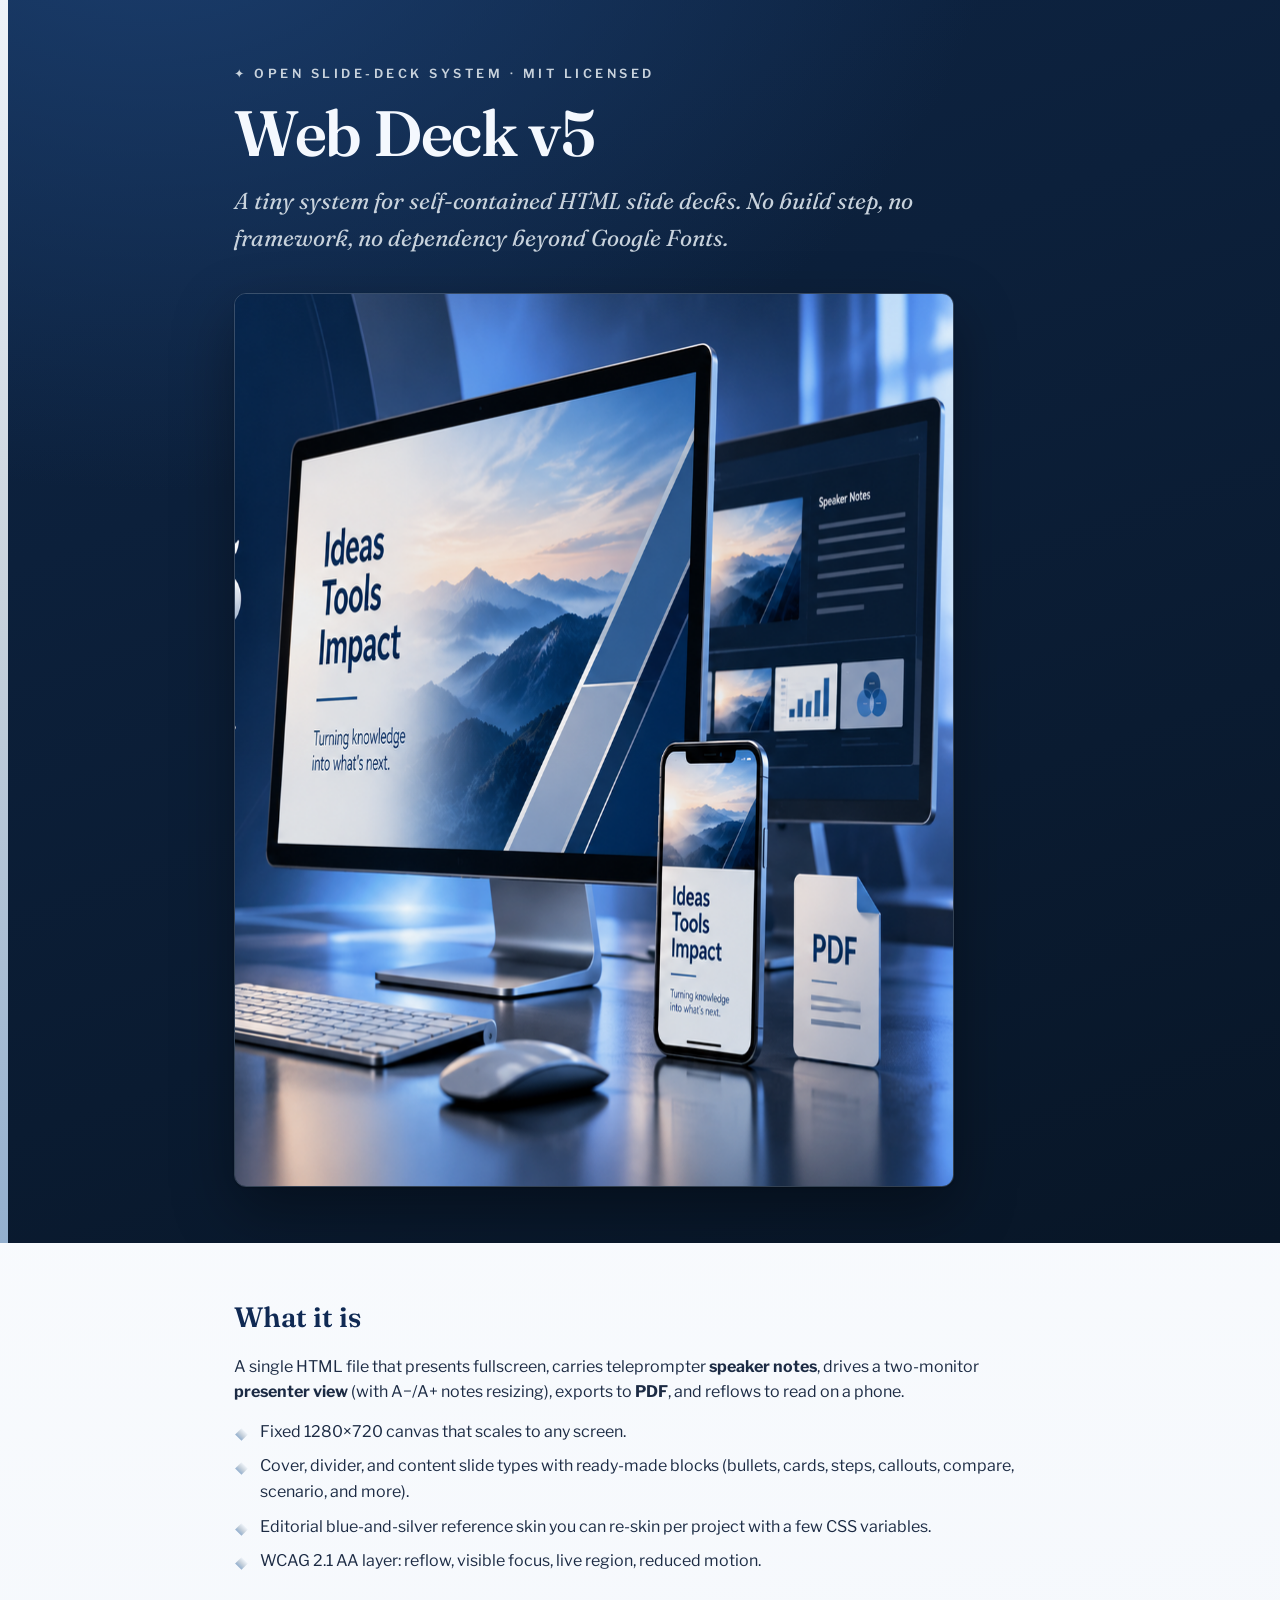
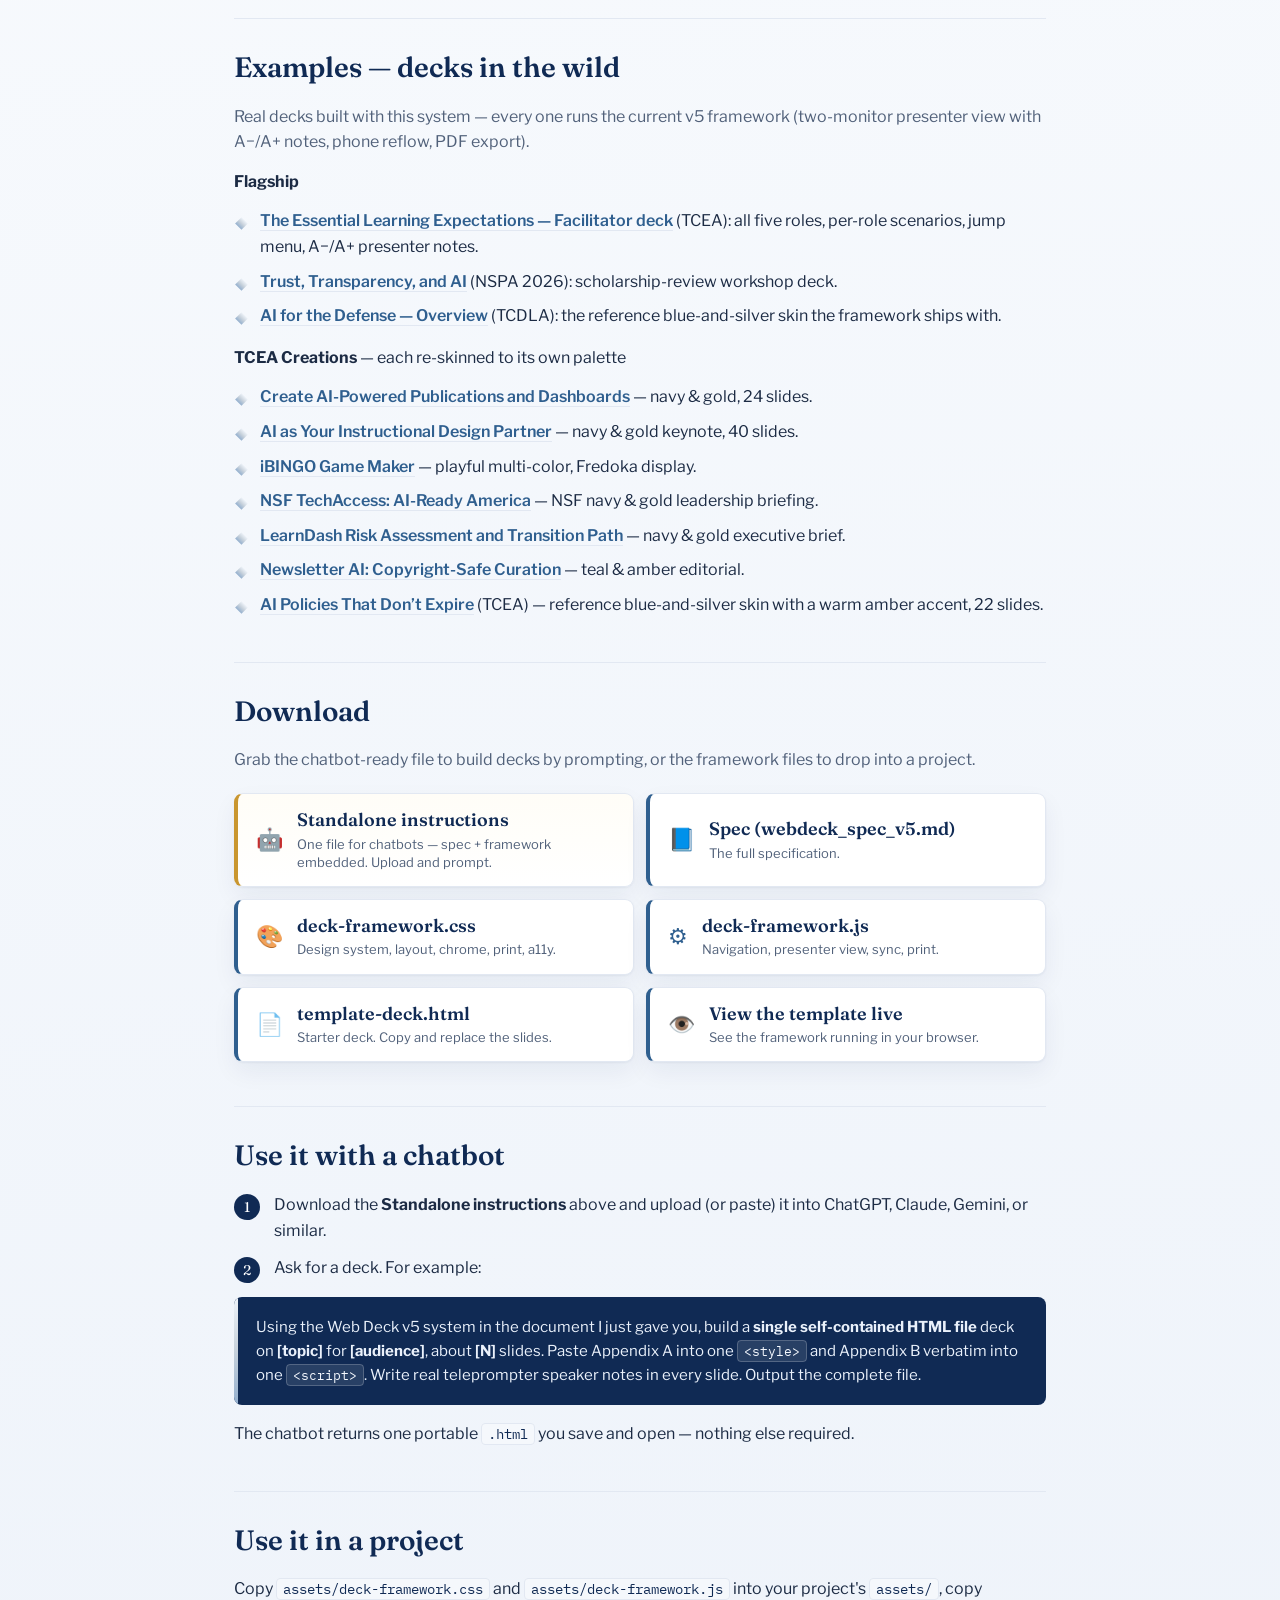
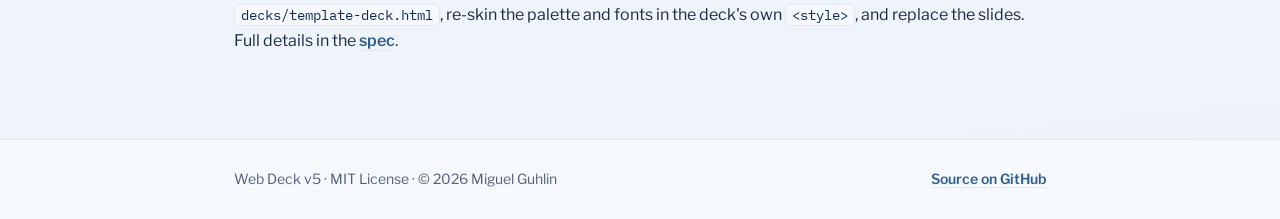
==== index.html @ b69fa0a3 "Crop hero to device shot; drop duplicated title text Co-Authored-By: Claude Opus 4.8 (1M context) <n" ====
<!DOCTYPE html>
<html lang="en">
<head>
<meta charset="UTF-8">
<meta name="viewport" content="width=device-width, initial-scale=1.0">
<title>Web Deck v5 — self-contained HTML slide decks</title>
<meta name="description" content="Web Deck v5: a tiny system for self-contained HTML slide decks. Spec, framework, template, and a standalone instructions file you can hand to any chatbot. MIT licensed.">
<meta property="og:title" content="Web Deck v5">
<meta property="og:description" content="Self-contained HTML slide decks: 1280x720 canvas, teleprompter notes, two-monitor presenter view, PDF export, reflow. Spec + framework + a chatbot-ready standalone file.">
<meta property="og:type" content="website">
<meta property="og:image" content="https://mguhlin.github.io/webdecks/assets/hero.png">
<meta name="twitter:card" content="summary_large_image">
<meta name="twitter:image" content="https://mguhlin.github.io/webdecks/assets/hero.png">
<link rel="preconnect" href="https://fonts.googleapis.com">
<link rel="preconnect" href="https://fonts.gstatic.com" crossorigin>
<link href="https://fonts.googleapis.com/css2?family=Fraunces:ital,opsz,wght@0,9..144,400;0,9..144,500;0,9..144,600;1,9..144,400&family=Libre+Franklin:wght@300;400;500;600;700&family=IBM+Plex+Mono:wght@400;500&display=swap" rel="stylesheet">
<style>
  :root{
    --navy:#102A54; --navy-dk:#0B1D33; --steel:#2F5F8F; --silver:#C8D2DC;
    --lgray:#F5F8FC; --hair:#E2E8F2; --slate:#51617A; --text:#1C2B44;
    --metal:linear-gradient(180deg,#EEF3F9 0%,#C8D2DC 48%,#93AFCE 100%);
    --paper:linear-gradient(174deg,#FDFEFF 0%,#EEF3FA 100%);
    --display:"Fraunces",Georgia,serif; --body:"Libre Franklin",system-ui,sans-serif; --mono:"IBM Plex Mono",monospace;
  }
  *{box-sizing:border-box;margin:0;padding:0}
  body{font-family:var(--body);color:var(--text);background:var(--paper);line-height:1.6;-webkit-font-smoothing:antialiased}
  .wrap{max-width:860px;margin:0 auto;padding:0 24px}
  header{background:radial-gradient(120% 90% at 12% -10%,#1B3E6E 0%,rgba(27,62,110,0) 55%),linear-gradient(160deg,#0E2545 0%,#081627 100%);color:#F4F8FE;position:relative;overflow:hidden}
  header::before{content:"";position:absolute;left:0;top:0;bottom:0;width:8px;background:var(--metal)}
  header .wrap{padding:64px 24px 56px}
  .eyebrow{font-size:12.5px;font-weight:600;letter-spacing:.28em;text-transform:uppercase;color:var(--silver);margin-bottom:16px}
  h1{font-family:var(--display);font-size:clamp(38px,7vw,64px);font-weight:600;line-height:1.02;letter-spacing:-.02em;color:#F4F8FE}
  .lede{font-family:var(--display);font-style:italic;font-size:clamp(18px,2.6vw,23px);color:var(--silver);margin-top:18px;max-width:46ch}
  .hero-shot{display:block;width:100%;max-width:720px;margin:36px 0 0;border-radius:12px;border:1px solid rgba(200,210,220,.22);box-shadow:0 1px 2px rgba(0,0,0,.2),0 24px 60px rgba(0,0,0,.35)}
  main .wrap{padding:52px 24px 72px}
  h2{font-family:var(--display);font-size:28px;font-weight:600;color:var(--navy);margin:44px 0 14px;padding-top:26px;border-top:1px solid var(--hair)}
  h2:first-child{border-top:0;padding-top:0;margin-top:0}
  p{margin:0 0 14px}
  p.sub{color:var(--slate)}
  ul{margin:0 0 16px 0;padding-left:0;list-style:none}
  li{position:relative;padding-left:26px;margin-bottom:9px}
  li::before{content:"";position:absolute;left:3px;top:11px;width:9px;height:9px;background:var(--metal);transform:rotate(45deg)}
  a{color:var(--steel);font-weight:600;text-decoration:none;border-bottom:1px solid var(--hair)}
  a:hover{color:var(--navy);border-color:var(--steel)}
  code{font-family:var(--mono);font-size:.88em;background:var(--lgray);border:1px solid var(--hair);border-radius:4px;padding:1px 6px;color:var(--navy)}
  .downloads{display:grid;grid-template-columns:1fr;gap:12px;margin:20px 0}
  @media(min-width:620px){.downloads{grid-template-columns:1fr 1fr}}
  .dl{display:flex;align-items:center;gap:14px;background:#fff;border:1px solid var(--hair);border-left:4px solid var(--steel);border-radius:9px;padding:15px 18px;box-shadow:0 1px 2px rgba(16,42,84,.05),0 10px 24px rgba(16,42,84,.06);text-decoration:none;border-bottom:1px solid var(--hair);border-left:4px solid var(--steel)}
  .dl:hover{border-left-color:var(--navy);transform:translateY(-1px);transition:transform .12s}
  .dl .ic{font-size:22px;flex:none}
  .dl .t{display:block;font-family:var(--display);font-size:18px;font-weight:600;color:var(--navy);line-height:1.2}
  .dl .d{display:block;font-size:13px;color:var(--slate);font-weight:400;margin-top:4px;line-height:1.4}
  .dl.feature{border-left-color:#C9962F;background:linear-gradient(180deg,#fffdf7,#fff)}
  .steps{counter-reset:s;margin:14px 0;list-style:none;padding-left:0}
  .steps li{padding-left:40px;margin-bottom:12px;position:relative}
  .steps li::before{counter-increment:s;content:counter(s);position:absolute;background:var(--navy);color:#fff;width:26px;height:26px;border-radius:50%;display:flex;align-items:center;justify-content:center;font-family:var(--display);font-size:14px;top:2px;left:0;transform:none}
  blockquote{background:var(--navy);color:#EAF1FB;border-radius:8px;padding:18px 22px;margin:16px 0;position:relative;overflow:hidden;font-size:15px}
  blockquote::before{content:"";position:absolute;left:0;top:0;bottom:0;width:4px;background:var(--metal)}
  blockquote code{background:rgba(255,255,255,.1);border-color:rgba(255,255,255,.2);color:#F4F8FE}
  footer{border-top:1px solid var(--hair);background:var(--lgray)}
  footer .wrap{padding:28px 24px;font-size:14px;color:var(--slate);display:flex;flex-wrap:wrap;gap:8px 20px;justify-content:space-between}
</style>
</head>
<body>
<header>
  <div class="wrap">
    <div class="eyebrow">✦ Open slide-deck system · MIT licensed</div>
    <h1>Web Deck v5</h1>
    <p class="lede">A tiny system for self-contained HTML slide decks. No build step, no framework, no dependency beyond Google Fonts.</p>
    <img class="hero-shot" src="assets/hero.png" width="1032" height="894" alt="The same Web Deck v5 deck shown on a desktop monitor, a laptop with speaker notes, a phone, and exported to PDF." loading="eager" decoding="async">
  </div>
</header>
<main>
  <div class="wrap">

    <h2>What it is</h2>
    <p>A single HTML file that presents fullscreen, carries teleprompter <strong>speaker notes</strong>, drives a two-monitor <strong>presenter view</strong> (with A−/A+ notes resizing), exports to <strong>PDF</strong>, and reflows to read on a phone.</p>
    <ul>
      <li>Fixed 1280×720 canvas that scales to any screen.</li>
      <li>Cover, divider, and content slide types with ready-made blocks (bullets, cards, steps, callouts, compare, scenario, and more).</li>
      <li>Editorial blue-and-silver reference skin you can re-skin per project with a few CSS variables.</li>
      <li>WCAG 2.1 AA layer: reflow, visible focus, live region, reduced motion.</li>
    </ul>

    <h2>Examples — decks in the wild</h2>
    <p class="sub">Real decks built with this system — every one runs the current v5 framework (two-monitor presenter view with A−/A+ notes, phone reflow, PDF export).</p>
    <p><strong>Flagship</strong></p>
    <ul>
      <li><a href="https://mglearn.github.io/eles/decks/facilitator.html" target="_blank" rel="noopener">The Essential Learning Expectations — Facilitator deck</a> (TCEA): all five roles, per-role scenarios, jump menu, A−/A+ presenter notes.</li>
      <li><a href="https://mguhlin.github.io/nspa/2026/p/webdeck.html" target="_blank" rel="noopener">Trust, Transparency, and AI</a> (NSPA 2026): scholarship-review workshop deck.</li>
      <li><a href="https://mglearn.github.io/legalai/decks/0-overview.html" target="_blank" rel="noopener">AI for the Defense — Overview</a> (TCDLA): the reference blue-and-silver skin the framework ships with.</li>
    </ul>
    <p><strong>TCEA Creations</strong> — each re-skinned to its own palette</p>
    <ul>
      <li><a href="https://mguhlin.github.io/creations/tcea/webdecks/aipower/" target="_blank" rel="noopener">Create AI-Powered Publications and Dashboards</a> — navy &amp; gold, 24 slides.</li>
      <li><a href="https://mguhlin.github.io/creations/tcea/webdecks/aidesign/" target="_blank" rel="noopener">AI as Your Instructional Design Partner</a> — navy &amp; gold keynote, 40 slides.</li>
      <li><a href="https://mguhlin.github.io/creations/tcea/webdecks/ibingo/" target="_blank" rel="noopener">iBINGO Game Maker</a> — playful multi-color, Fredoka display.</li>
      <li><a href="https://mguhlin.github.io/creations/tcea/webdecks/nsf26/" target="_blank" rel="noopener">NSF TechAccess: AI-Ready America</a> — NSF navy &amp; gold leadership briefing.</li>
      <li><a href="https://mguhlin.github.io/creations/tcea/webdecks/ldtransition/" target="_blank" rel="noopener">LearnDash Risk Assessment and Transition Path</a> — navy &amp; gold executive brief.</li>
      <li><a href="https://mguhlin.github.io/creations/tcea/webdecks/newsmaker-copyright/" target="_blank" rel="noopener">Newsletter AI: Copyright-Safe Curation</a> — teal &amp; amber editorial.</li>
      <li><a href="aipolicy/" target="_blank" rel="noopener">AI Policies That Don’t Expire</a> (TCEA) — reference blue-and-silver skin with a warm amber accent, 22 slides.</li>
    </ul>

    <h2>Download</h2>
    <p class="sub">Grab the chatbot-ready file to build decks by prompting, or the framework files to drop into a project.</p>
    <div class="downloads">
      <a class="dl feature" href="webdeck_v5_standalone.md" download>
        <span class="ic">🤖</span>
        <span><span class="t">Standalone instructions</span><span class="d">One file for chatbots — spec + framework embedded. Upload and prompt.</span></span>
      </a>
      <a class="dl" href="webdeck_spec_v5.md" download>
        <span class="ic">📘</span>
        <span><span class="t">Spec (webdeck_spec_v5.md)</span><span class="d">The full specification.</span></span>
      </a>
      <a class="dl" href="assets/deck-framework.css" download>
        <span class="ic">🎨</span>
        <span><span class="t">deck-framework.css</span><span class="d">Design system, layout, chrome, print, a11y.</span></span>
      </a>
      <a class="dl" href="assets/deck-framework.js" download>
        <span class="ic">⚙️</span>
        <span><span class="t">deck-framework.js</span><span class="d">Navigation, presenter view, sync, print.</span></span>
      </a>
      <a class="dl" href="decks/template-deck.html" download>
        <span class="ic">📄</span>
        <span><span class="t">template-deck.html</span><span class="d">Starter deck. Copy and replace the slides.</span></span>
      </a>
      <a class="dl" href="decks/template-deck.html">
        <span class="ic">👁️</span>
        <span><span class="t">View the template live</span><span class="d">See the framework running in your browser.</span></span>
      </a>
    </div>

    <h2>Use it with a chatbot</h2>
    <ol class="steps">
      <li>Download the <strong>Standalone instructions</strong> above and upload (or paste) it into ChatGPT, Claude, Gemini, or similar.</li>
      <li>Ask for a deck. For example:</li>
    </ol>
    <blockquote>Using the Web Deck v5 system in the document I just gave you, build a <strong>single self-contained HTML file</strong> deck on <strong>[topic]</strong> for <strong>[audience]</strong>, about <strong>[N]</strong> slides. Paste Appendix A into one <code>&lt;style&gt;</code> and Appendix B verbatim into one <code>&lt;script&gt;</code>. Write real teleprompter speaker notes in every slide. Output the complete file.</blockquote>
    <p>The chatbot returns one portable <code>.html</code> you save and open — nothing else required.</p>

    <h2>Use it in a project</h2>
    <p>Copy <code>assets/deck-framework.css</code> and <code>assets/deck-framework.js</code> into your project's <code>assets/</code>, copy <code>decks/template-deck.html</code>, re-skin the palette and fonts in the deck's own <code>&lt;style&gt;</code>, and replace the slides. Full details in the <a href="webdeck_spec_v5.md">spec</a>.</p>

  </div>
</main>
<footer>
  <div class="wrap">
    <span>Web Deck v5 · MIT License · © 2026 Miguel Guhlin</span>
    <span><a href="https://github.com/mguhlin/webdecks">Source on GitHub</a></span>
  </div>
</footer>
</body>
</html>
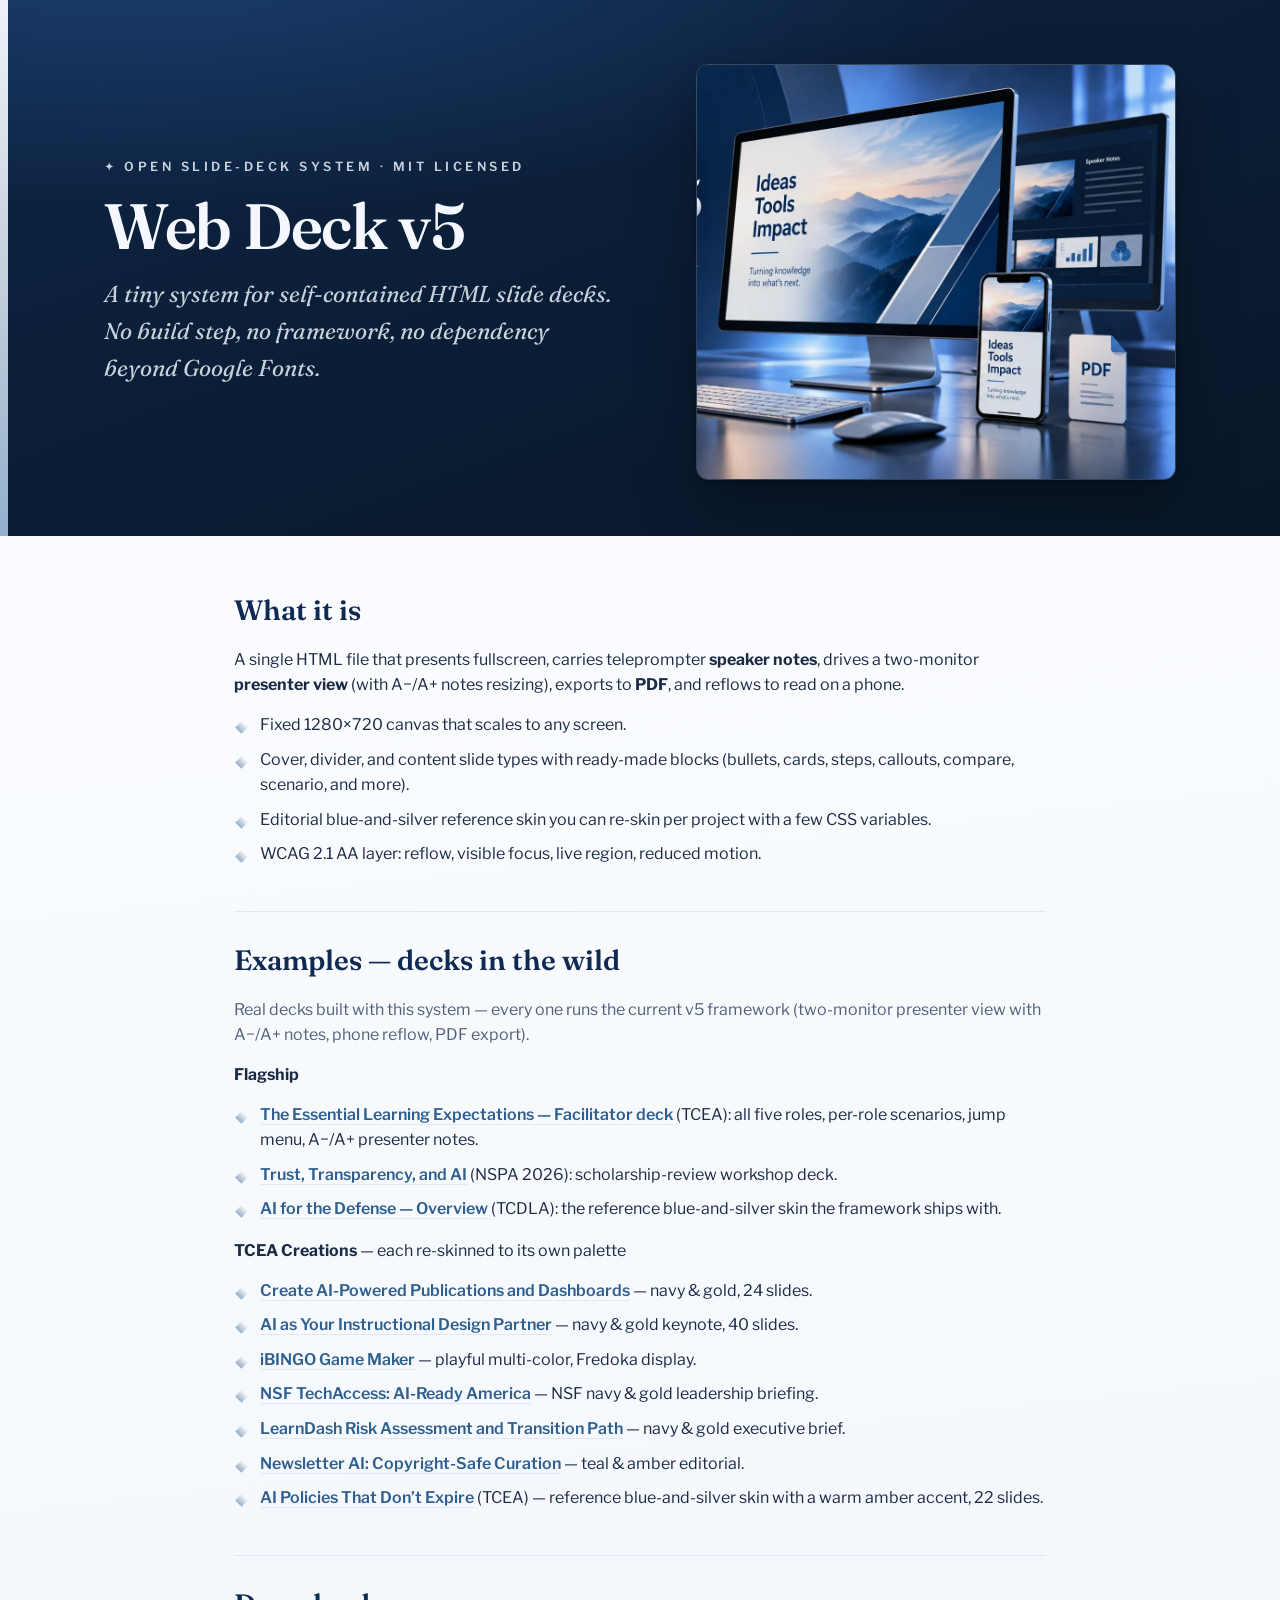
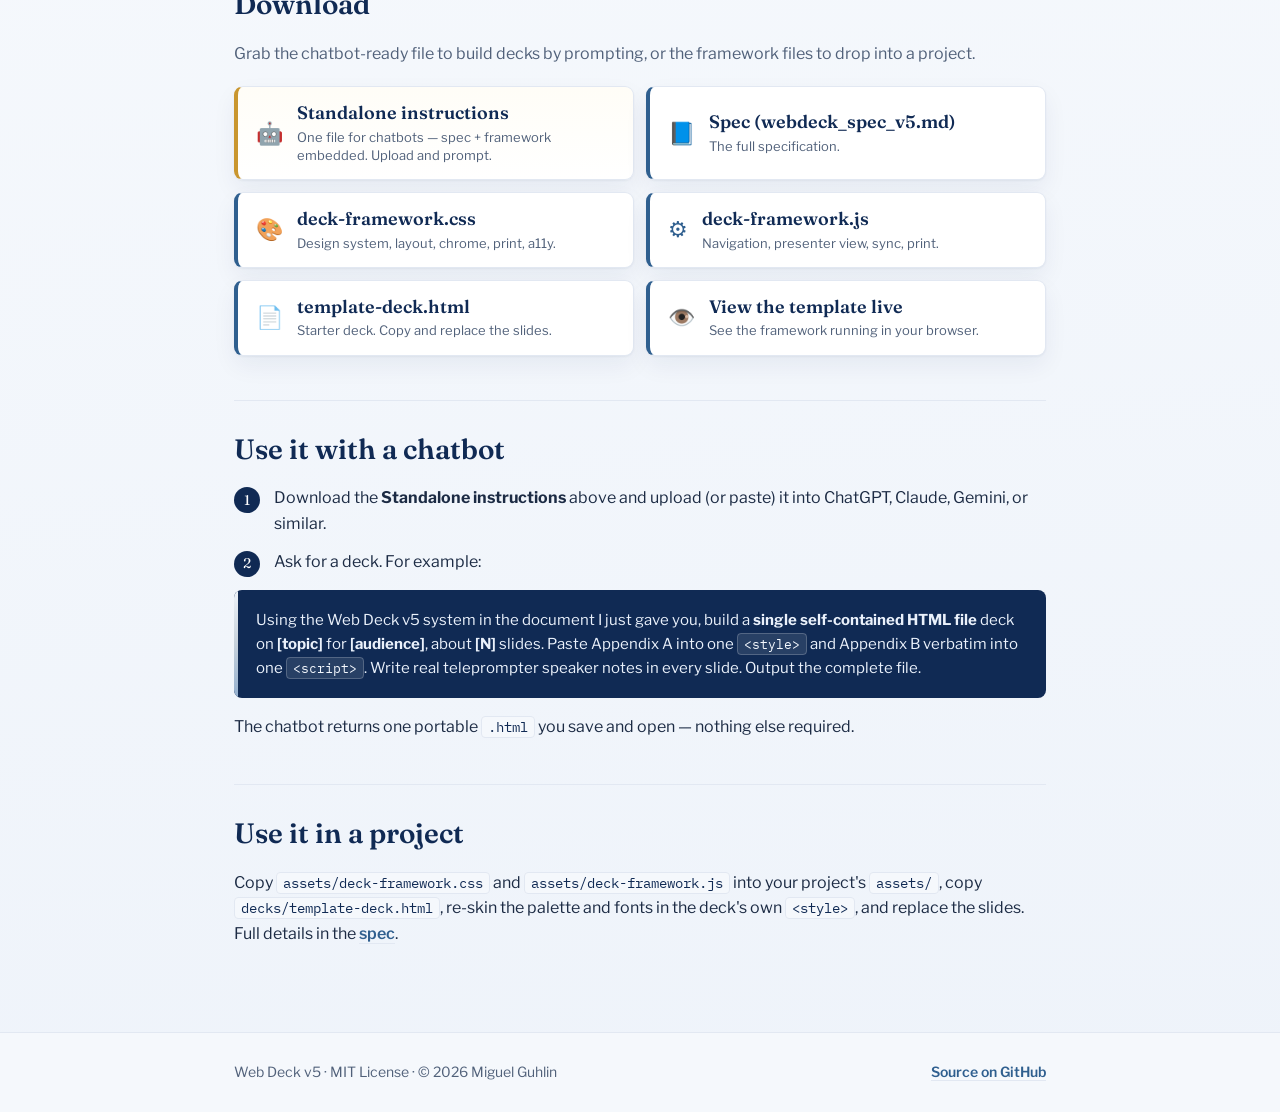
==== commit e964f9c1: "Fix homepage hero proportions and responsive placement" ====
--- a/index.html
+++ b/index.html
@@ -27,11 +27,17 @@
   .wrap{max-width:860px;margin:0 auto;padding:0 24px}
   header{background:radial-gradient(120% 90% at 12% -10%,#1B3E6E 0%,rgba(27,62,110,0) 55%),linear-gradient(160deg,#0E2545 0%,#081627 100%);color:#F4F8FE;position:relative;overflow:hidden}
   header::before{content:"";position:absolute;left:0;top:0;bottom:0;width:8px;background:var(--metal)}
-  header .wrap{padding:64px 24px 56px}
+  header .wrap{display:grid;gap:32px;padding:48px 24px 40px}
   .eyebrow{font-size:12.5px;font-weight:600;letter-spacing:.28em;text-transform:uppercase;color:var(--silver);margin-bottom:16px}
   h1{font-family:var(--display);font-size:clamp(38px,7vw,64px);font-weight:600;line-height:1.02;letter-spacing:-.02em;color:#F4F8FE}
   .lede{font-family:var(--display);font-style:italic;font-size:clamp(18px,2.6vw,23px);color:var(--silver);margin-top:18px;max-width:46ch}
-  .hero-shot{display:block;width:100%;max-width:720px;margin:36px 0 0;border-radius:12px;border:1px solid rgba(200,210,220,.22);box-shadow:0 1px 2px rgba(0,0,0,.2),0 24px 60px rgba(0,0,0,.35)}
+  .hero-copy{min-width:0}
+  .hero-copy .lede{margin-bottom:0}
+  .hero-shot{display:block;width:100%;height:auto;max-width:440px;justify-self:center;border-radius:12px;border:1px solid rgba(200,210,220,.22);box-shadow:0 1px 2px rgba(0,0,0,.2),0 24px 60px rgba(0,0,0,.35)}
+  @media(min-width:900px){
+    header .wrap{max-width:1120px;grid-template-columns:minmax(0,1fr) minmax(0,1fr);align-items:center;gap:48px;padding:64px 24px 56px}
+    .hero-shot{max-width:480px;justify-self:end}
+  }
   main .wrap{padding:52px 24px 72px}
   h2{font-family:var(--display);font-size:28px;font-weight:600;color:var(--navy);margin:44px 0 14px;padding-top:26px;border-top:1px solid var(--hair)}
   h2:first-child{border-top:0;padding-top:0;margin-top:0}
@@ -64,10 +70,12 @@
 <body>
 <header>
   <div class="wrap">
-    <div class="eyebrow">✦ Open slide-deck system · MIT licensed</div>
-    <h1>Web Deck v5</h1>
-    <p class="lede">A tiny system for self-contained HTML slide decks. No build step, no framework, no dependency beyond Google Fonts.</p>
-    <img class="hero-shot" src="assets/hero.png" width="1032" height="894" alt="The same Web Deck v5 deck shown on a desktop monitor, a laptop with speaker notes, a phone, and exported to PDF." loading="eager" decoding="async">
+    <div class="hero-copy">
+      <div class="eyebrow">✦ Open slide-deck system · MIT licensed</div>
+      <h1>Web Deck v5</h1>
+      <p class="lede">A tiny system for self-contained HTML slide decks. No build step, no framework, no dependency beyond Google Fonts.</p>
+    </div>
+    <img class="hero-shot" src="assets/hero.webp" width="1032" height="894" alt="The same Web Deck v5 deck shown on a desktop monitor, a laptop with speaker notes, a phone, and exported to PDF." loading="eager" decoding="async">
   </div>
 </header>
 <main>
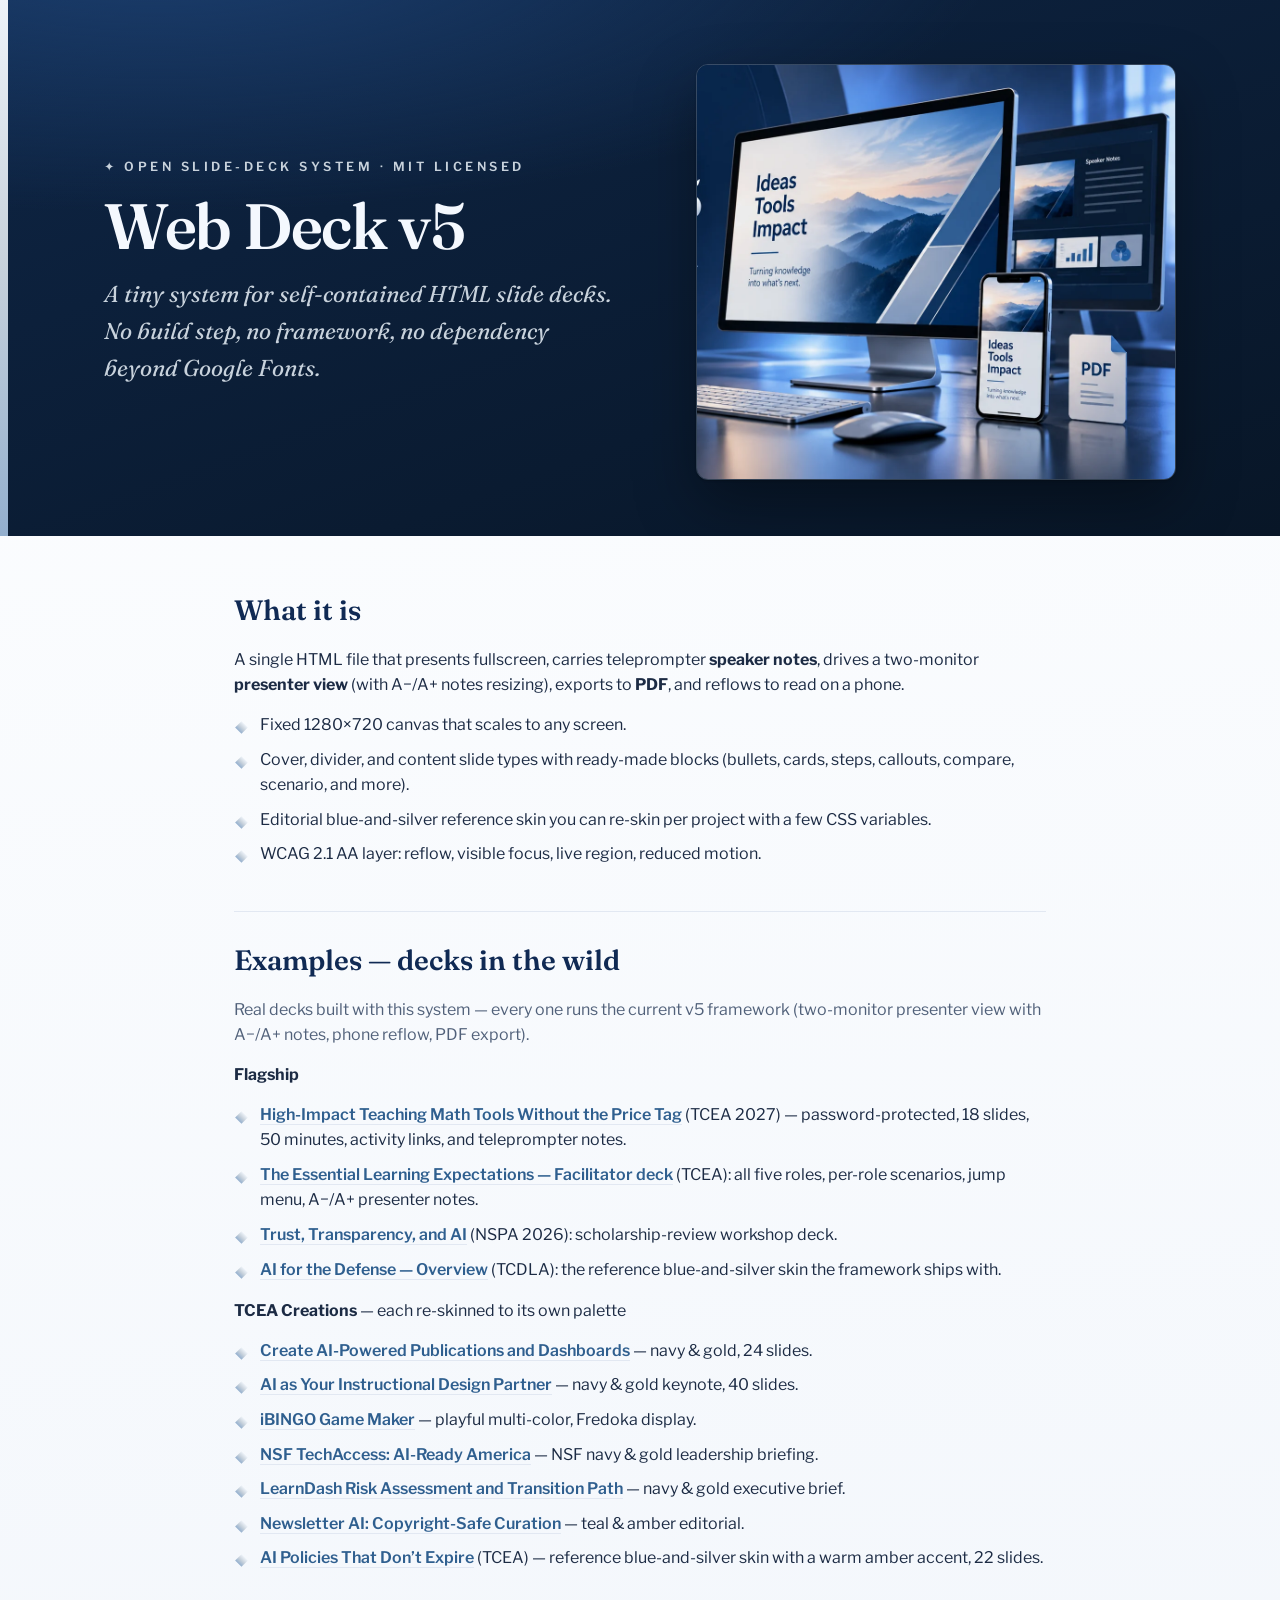
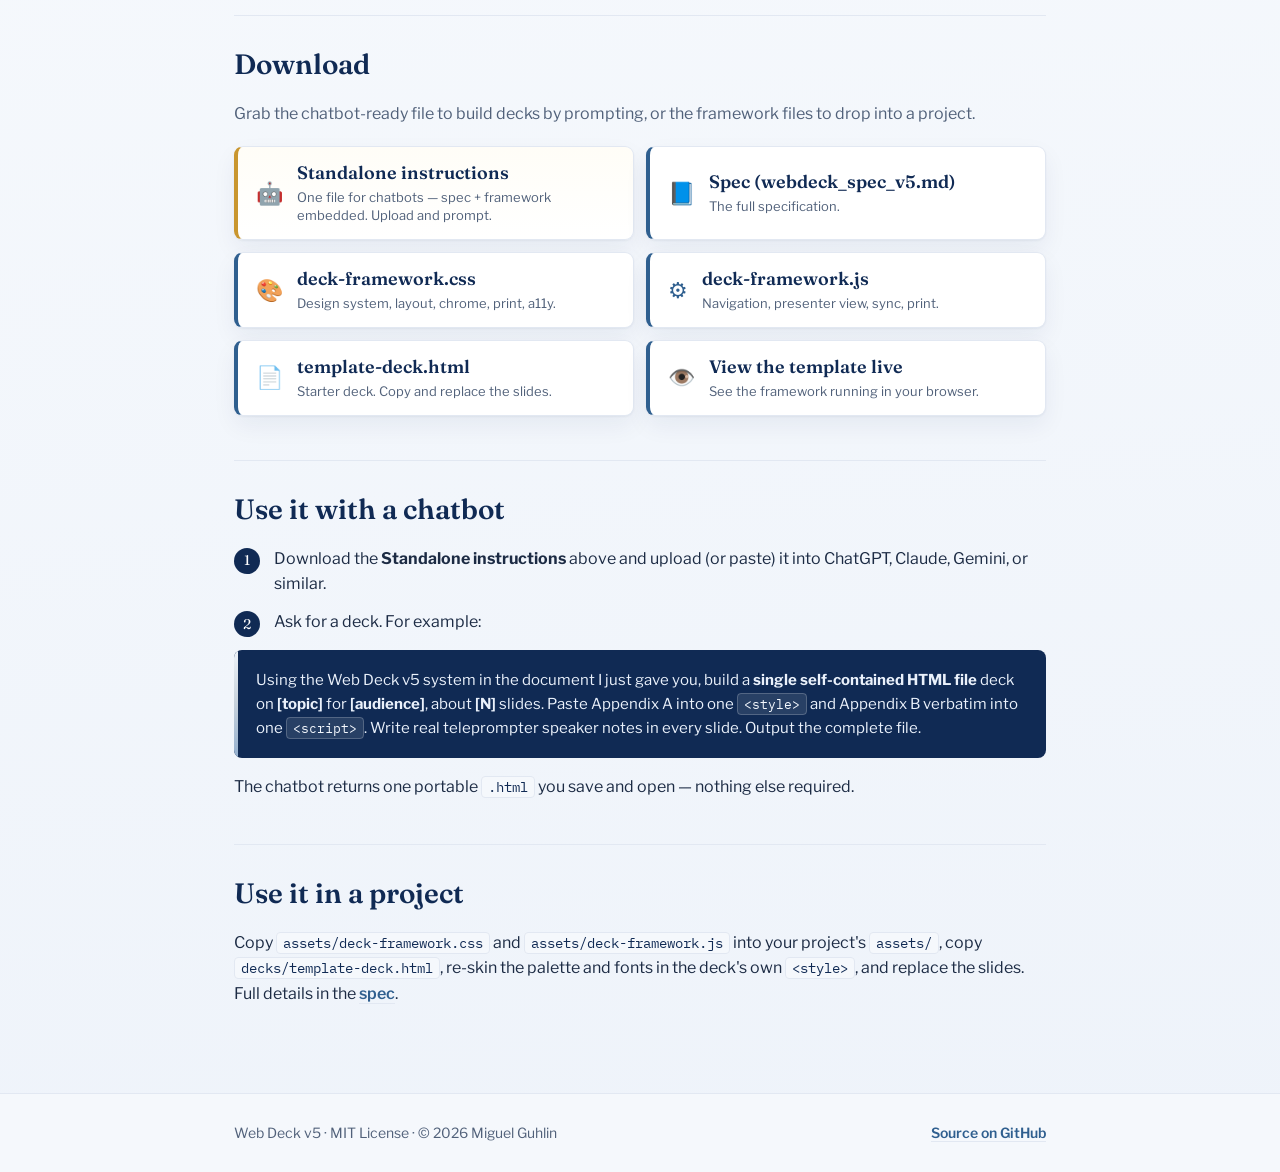
==== commit b55148a4: "Add protected TCEA 2027 math presenter webdeck" ====
--- a/index.html
+++ b/index.html
@@ -94,6 +94,7 @@
     <p class="sub">Real decks built with this system — every one runs the current v5 framework (two-monitor presenter view with A−/A+ notes, phone reflow, PDF export).</p>
     <p><strong>Flagship</strong></p>
     <ul>
+      <li><a href="tcea27/math-tools.html" target="_blank" rel="noopener">High-Impact Teaching Math Tools Without the Price Tag</a> (TCEA 2027) — password-protected, 18 slides, 50 minutes, activity links, and teleprompter notes.</li>
       <li><a href="https://mglearn.github.io/eles/decks/facilitator.html" target="_blank" rel="noopener">The Essential Learning Expectations — Facilitator deck</a> (TCEA): all five roles, per-role scenarios, jump menu, A−/A+ presenter notes.</li>
       <li><a href="https://mguhlin.github.io/nspa/2026/p/webdeck.html" target="_blank" rel="noopener">Trust, Transparency, and AI</a> (NSPA 2026): scholarship-review workshop deck.</li>
       <li><a href="https://mglearn.github.io/legalai/decks/0-overview.html" target="_blank" rel="noopener">AI for the Defense — Overview</a> (TCDLA): the reference blue-and-silver skin the framework ships with.</li>
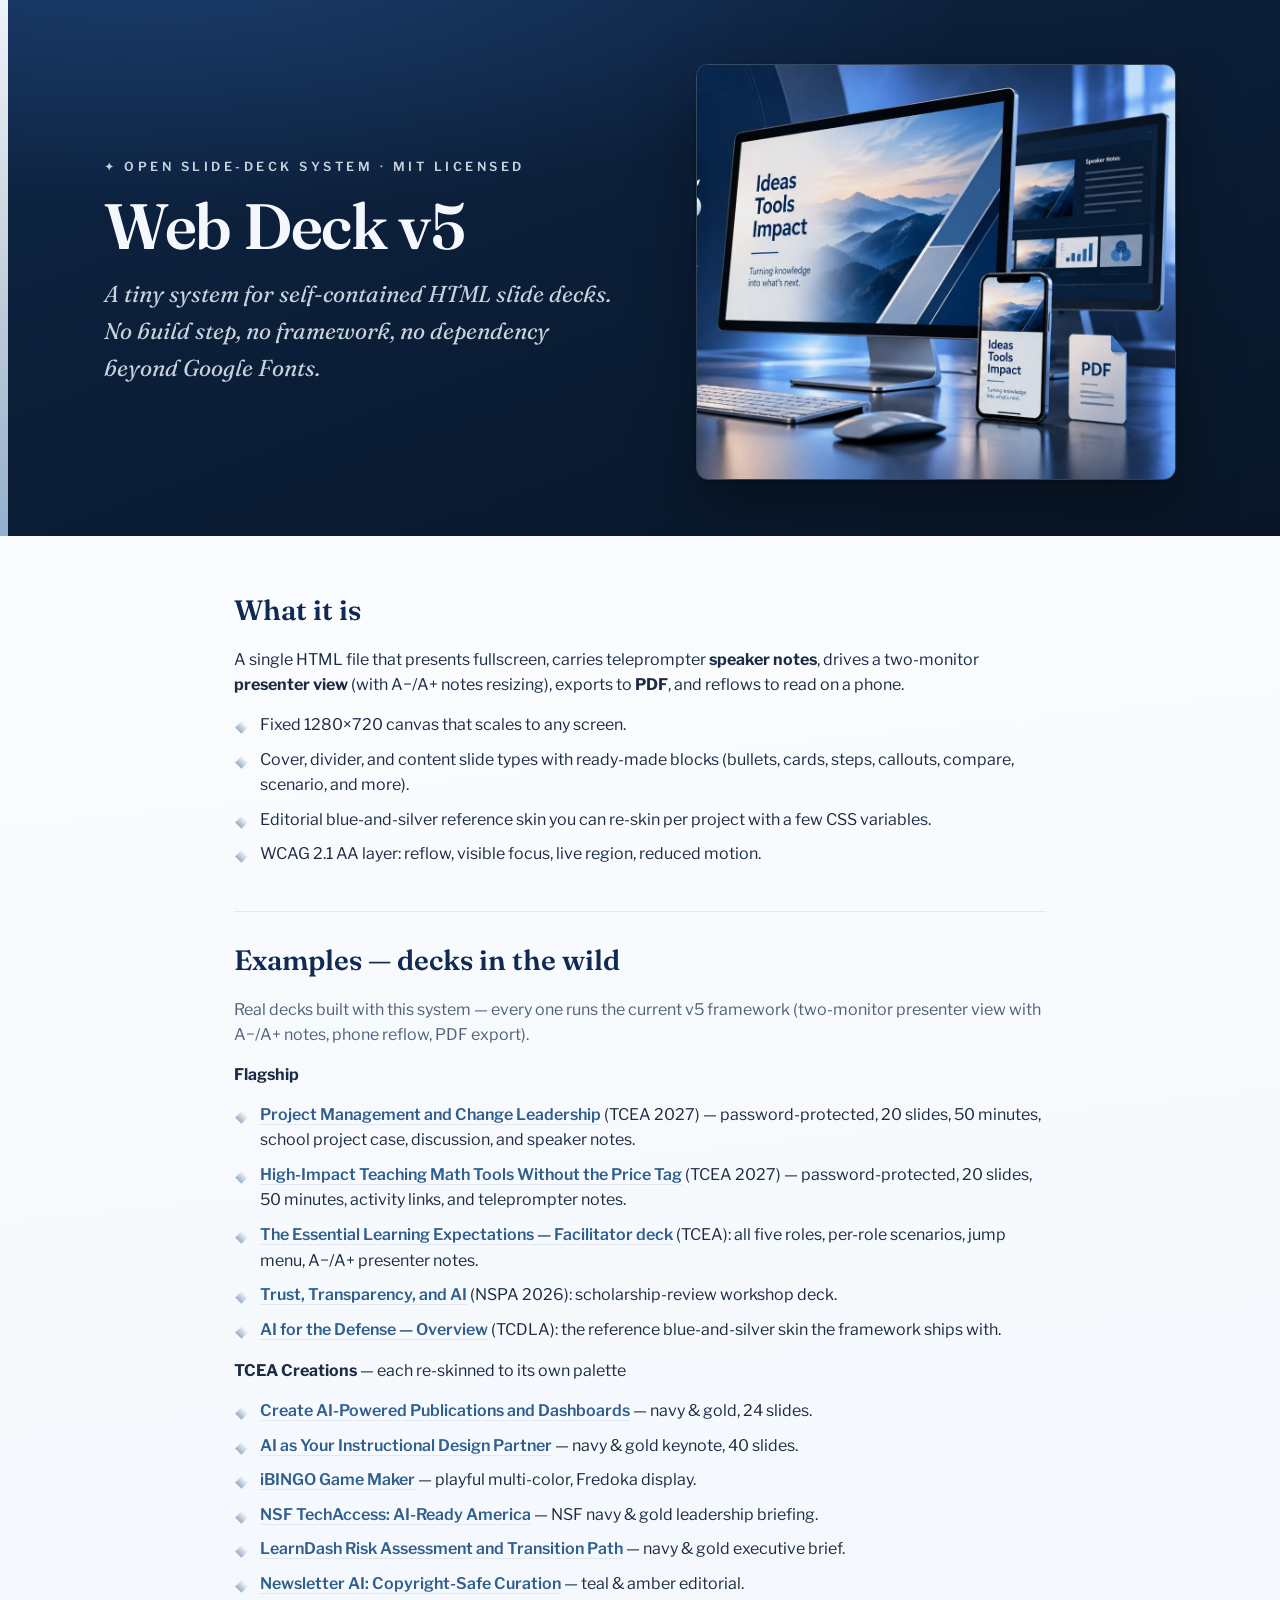
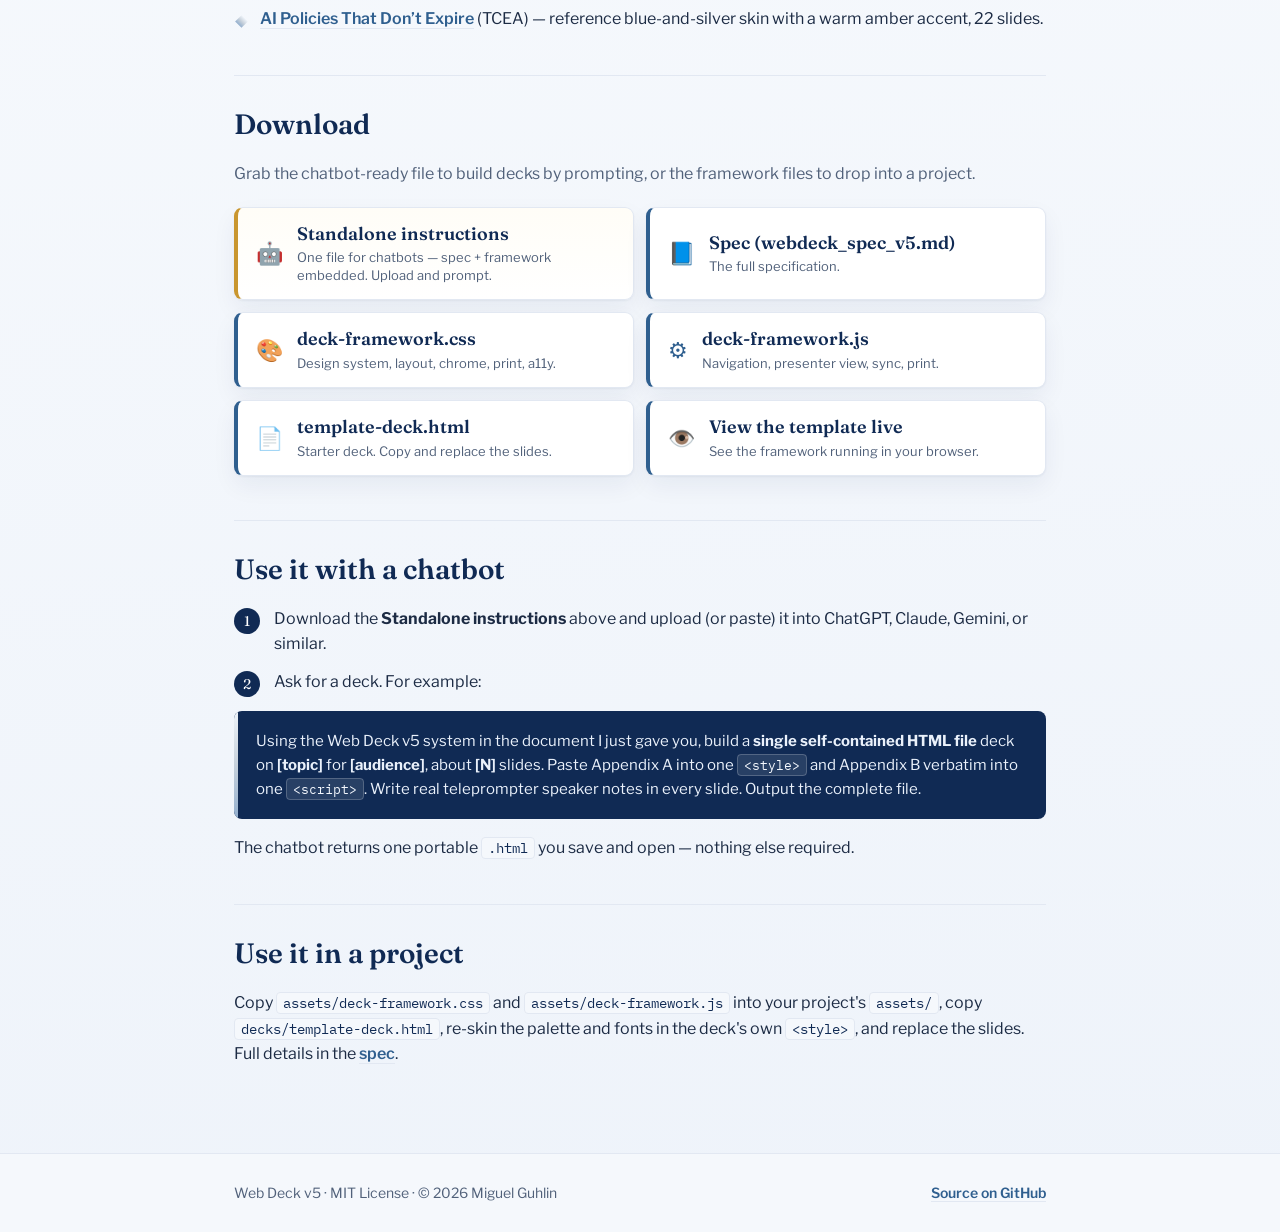
==== commit f4aca669: "Publish two TCEA 2027 decks with facilitator profiles and reusable visual theme" ====
--- a/index.html
+++ b/index.html
@@ -94,7 +94,8 @@
     <p class="sub">Real decks built with this system — every one runs the current v5 framework (two-monitor presenter view with A−/A+ notes, phone reflow, PDF export).</p>
     <p><strong>Flagship</strong></p>
     <ul>
-      <li><a href="tcea27/math-tools.html" target="_blank" rel="noopener">High-Impact Teaching Math Tools Without the Price Tag</a> (TCEA 2027) — password-protected, 18 slides, 50 minutes, activity links, and teleprompter notes.</li>
+      <li><a href="tcea27/project-management.html" target="_blank" rel="noopener">Project Management and Change Leadership</a> (TCEA 2027) — password-protected, 20 slides, 50 minutes, school project case, discussion, and speaker notes.</li>
+      <li><a href="tcea27/math-tools.html" target="_blank" rel="noopener">High-Impact Teaching Math Tools Without the Price Tag</a> (TCEA 2027) — password-protected, 20 slides, 50 minutes, activity links, and teleprompter notes.</li>
       <li><a href="https://mglearn.github.io/eles/decks/facilitator.html" target="_blank" rel="noopener">The Essential Learning Expectations — Facilitator deck</a> (TCEA): all five roles, per-role scenarios, jump menu, A−/A+ presenter notes.</li>
       <li><a href="https://mguhlin.github.io/nspa/2026/p/webdeck.html" target="_blank" rel="noopener">Trust, Transparency, and AI</a> (NSPA 2026): scholarship-review workshop deck.</li>
       <li><a href="https://mglearn.github.io/legalai/decks/0-overview.html" target="_blank" rel="noopener">AI for the Defense — Overview</a> (TCDLA): the reference blue-and-silver skin the framework ships with.</li>
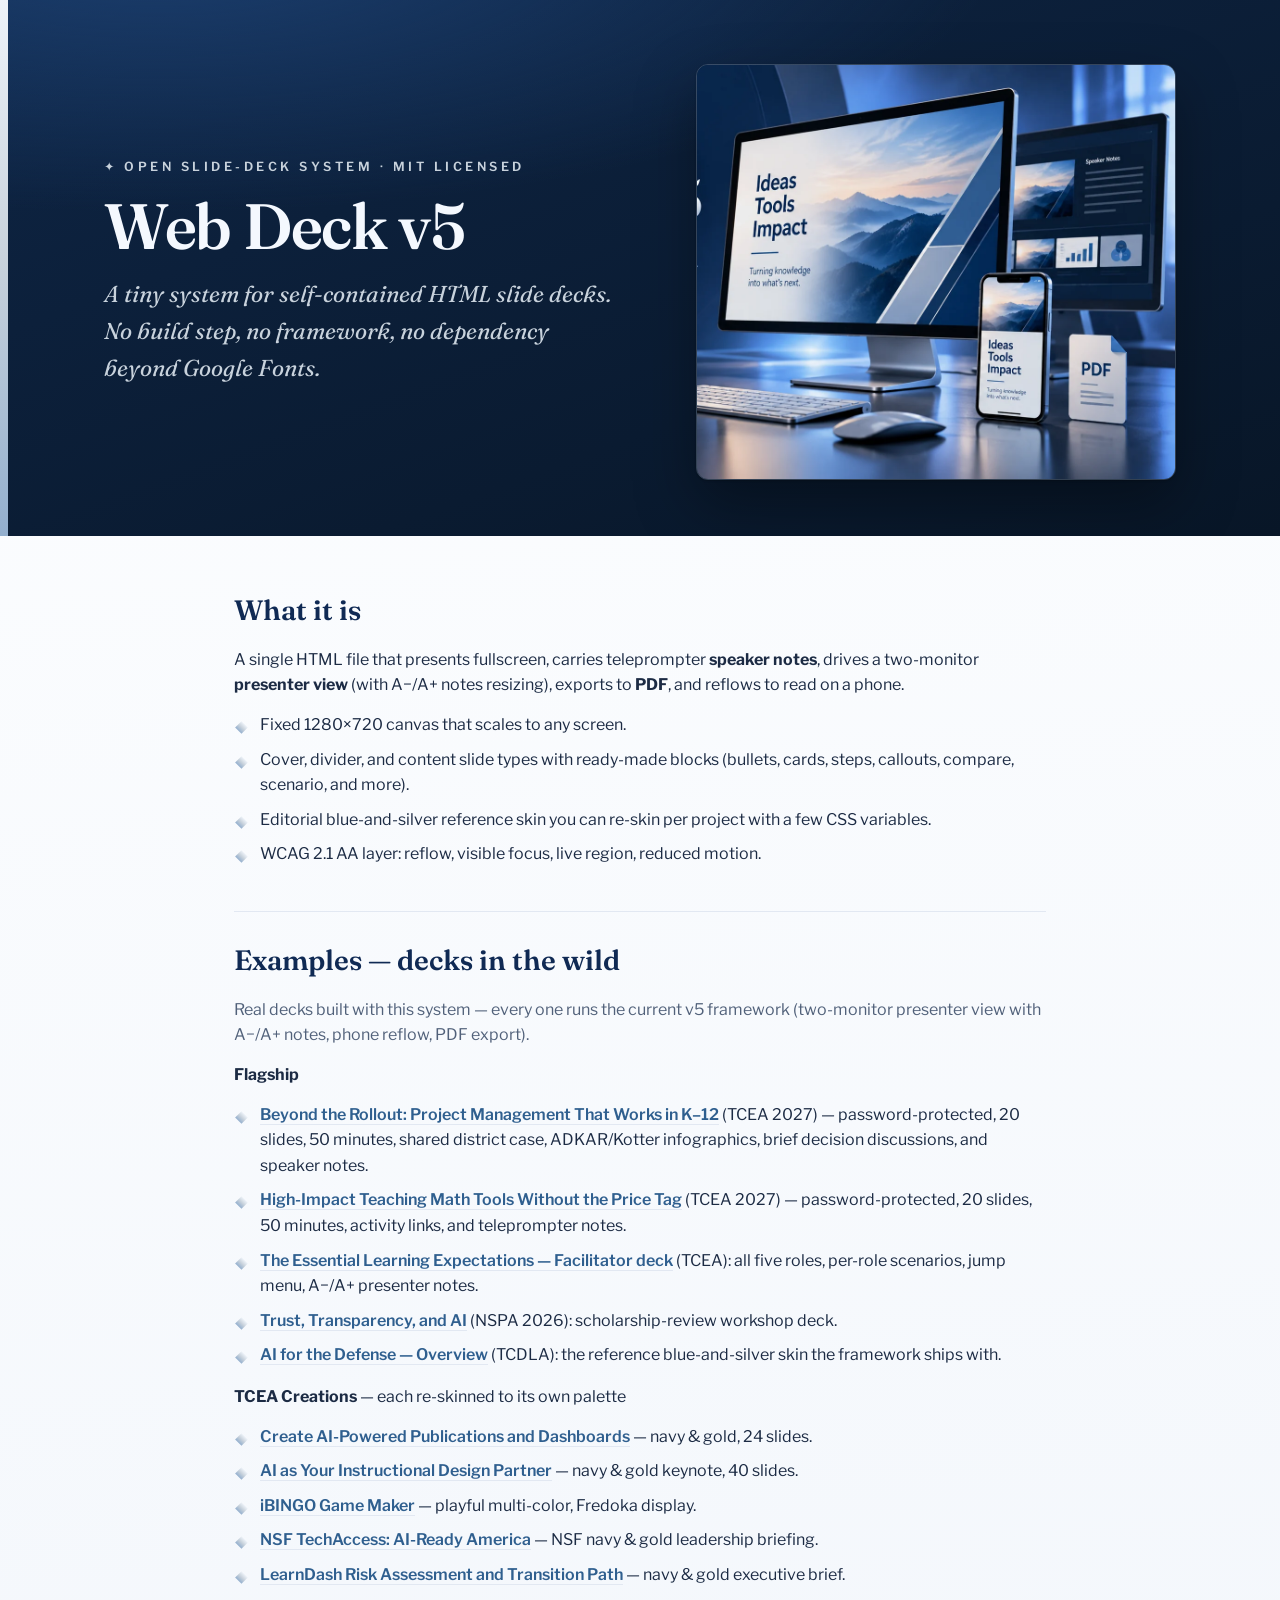
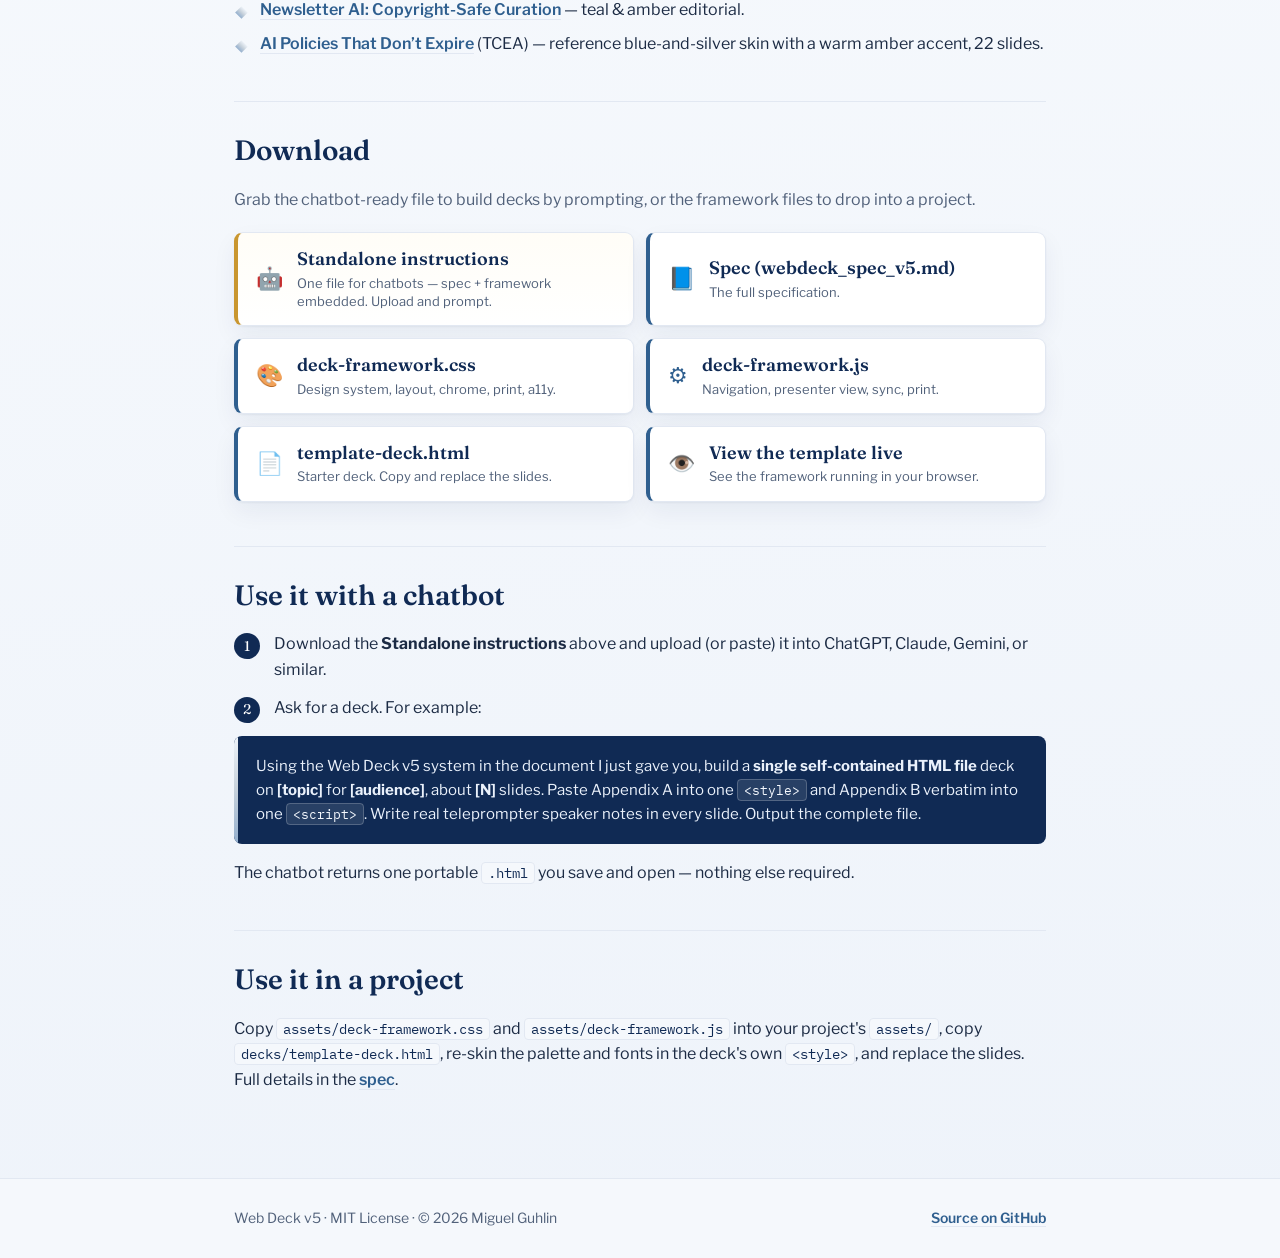
==== commit 09d23610: "Teach Beyond the Rollout with worked cases and change-model infographics" ====
--- a/index.html
+++ b/index.html
@@ -94,7 +94,7 @@
     <p class="sub">Real decks built with this system — every one runs the current v5 framework (two-monitor presenter view with A−/A+ notes, phone reflow, PDF export).</p>
     <p><strong>Flagship</strong></p>
     <ul>
-      <li><a href="tcea27/project-management.html" target="_blank" rel="noopener">Project Management and Change Leadership</a> (TCEA 2027) — password-protected, 20 slides, 50 minutes, school project case, discussion, and speaker notes.</li>
+      <li><a href="tcea27/project-management.html" target="_blank" rel="noopener">Beyond the Rollout: Project Management That Works in K–12</a> (TCEA 2027) — password-protected, 20 slides, 50 minutes, shared district case, ADKAR/Kotter infographics, brief decision discussions, and speaker notes.</li>
       <li><a href="tcea27/math-tools.html" target="_blank" rel="noopener">High-Impact Teaching Math Tools Without the Price Tag</a> (TCEA 2027) — password-protected, 20 slides, 50 minutes, activity links, and teleprompter notes.</li>
       <li><a href="https://mglearn.github.io/eles/decks/facilitator.html" target="_blank" rel="noopener">The Essential Learning Expectations — Facilitator deck</a> (TCEA): all five roles, per-role scenarios, jump menu, A−/A+ presenter notes.</li>
       <li><a href="https://mguhlin.github.io/nspa/2026/p/webdeck.html" target="_blank" rel="noopener">Trust, Transparency, and AI</a> (NSPA 2026): scholarship-review workshop deck.</li>
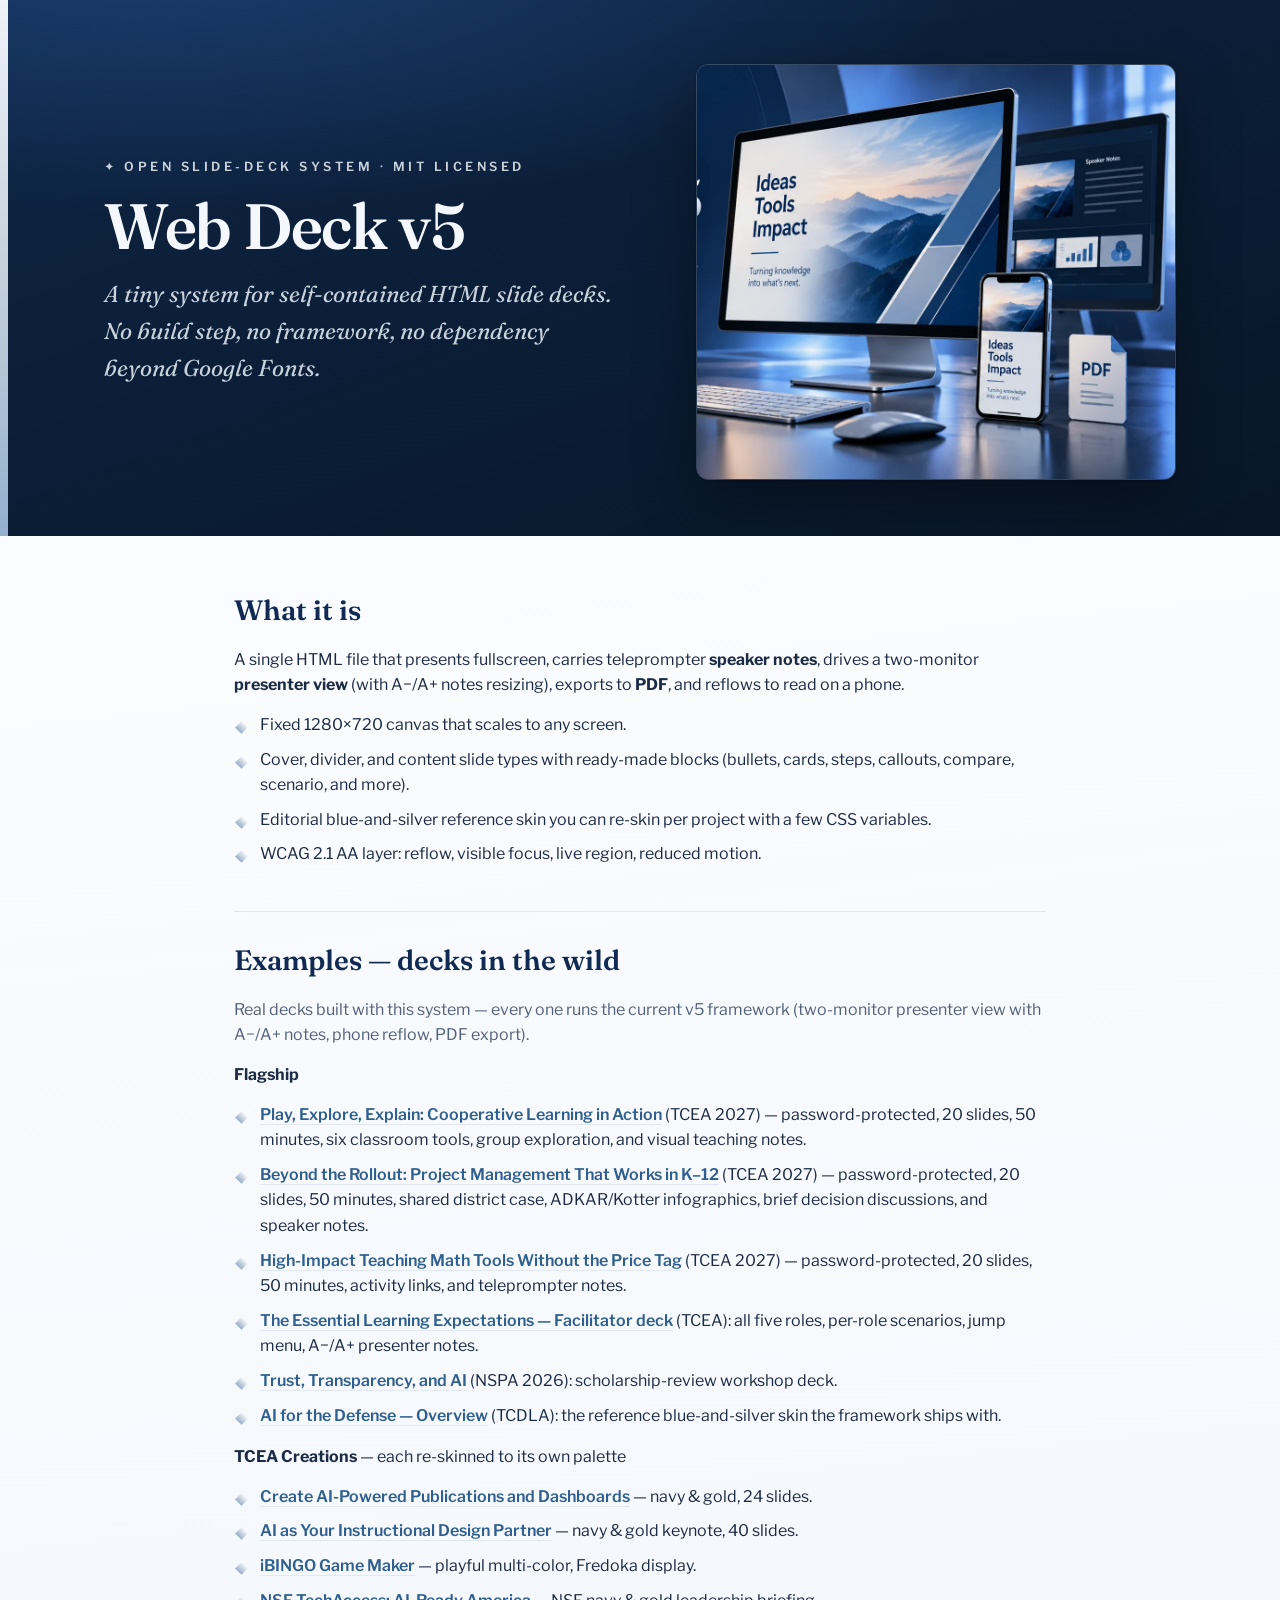
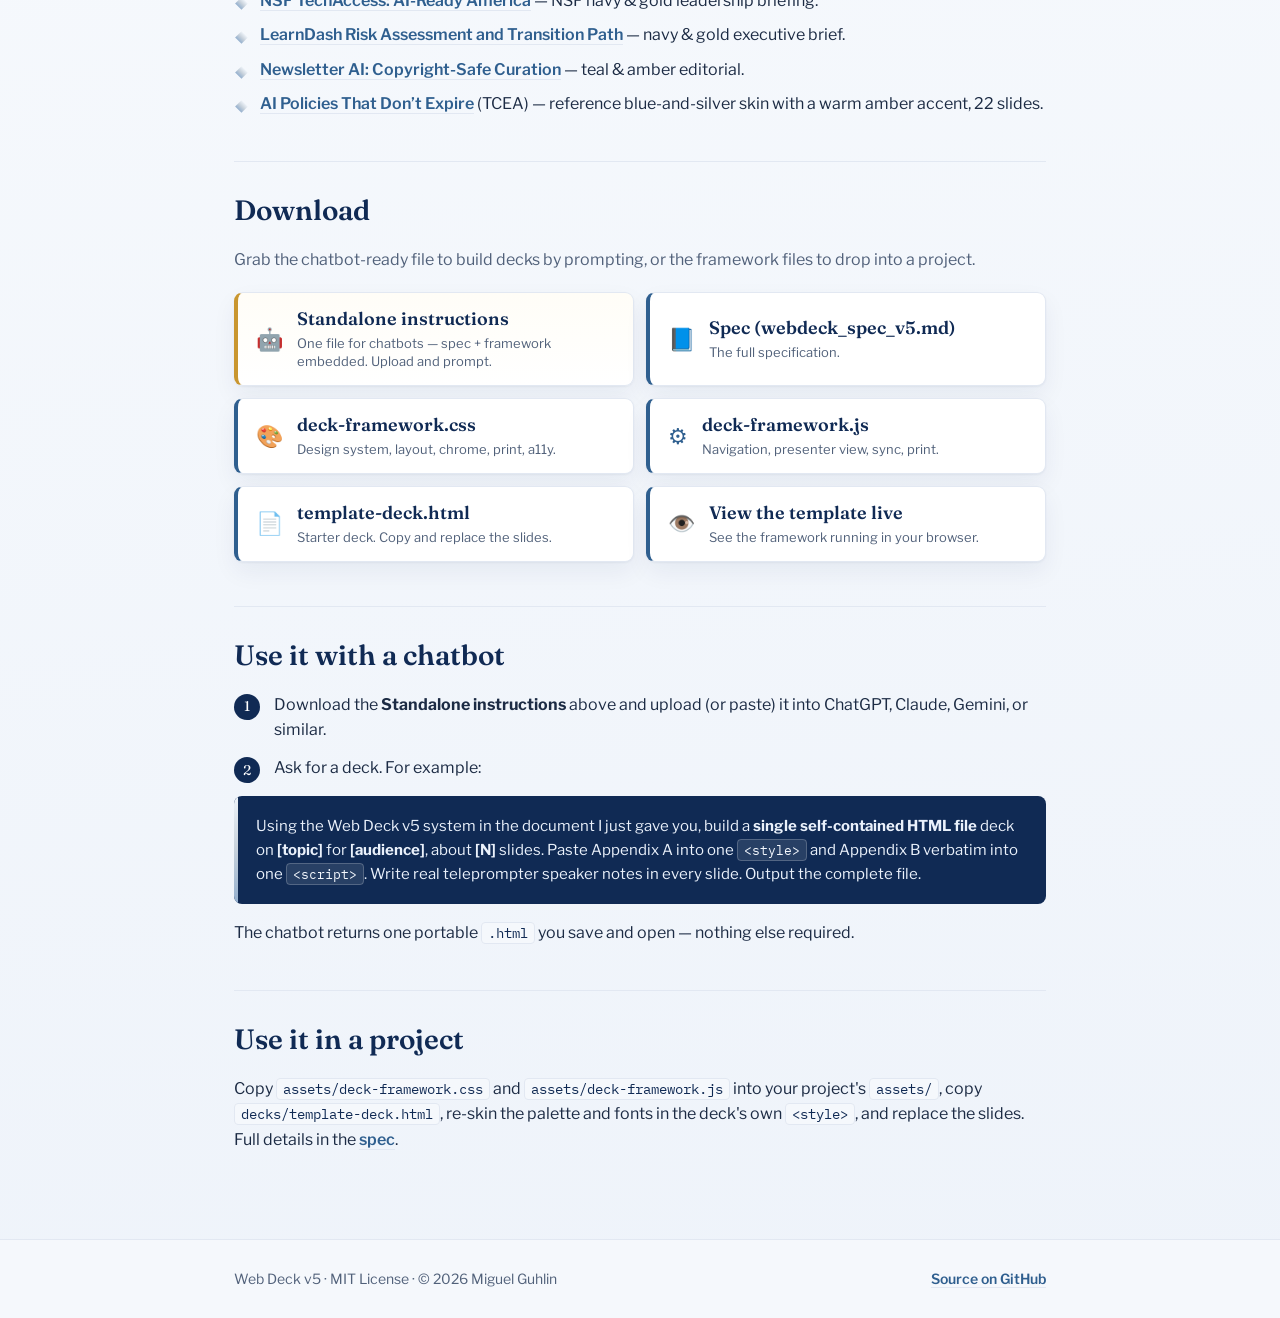
==== commit e78dbb2f: "Publish cooperative learning webdeck with six SplatWorks activity paths" ====
--- a/index.html
+++ b/index.html
@@ -94,6 +94,7 @@
     <p class="sub">Real decks built with this system — every one runs the current v5 framework (two-monitor presenter view with A−/A+ notes, phone reflow, PDF export).</p>
     <p><strong>Flagship</strong></p>
     <ul>
+      <li><a href="tcea27/play-explore-explain.html" target="_blank" rel="noopener">Play, Explore, Explain: Cooperative Learning in Action</a> (TCEA 2027) — password-protected, 20 slides, 50 minutes, six classroom tools, group exploration, and visual teaching notes.</li>
       <li><a href="tcea27/project-management.html" target="_blank" rel="noopener">Beyond the Rollout: Project Management That Works in K–12</a> (TCEA 2027) — password-protected, 20 slides, 50 minutes, shared district case, ADKAR/Kotter infographics, brief decision discussions, and speaker notes.</li>
       <li><a href="tcea27/math-tools.html" target="_blank" rel="noopener">High-Impact Teaching Math Tools Without the Price Tag</a> (TCEA 2027) — password-protected, 20 slides, 50 minutes, activity links, and teleprompter notes.</li>
       <li><a href="https://mglearn.github.io/eles/decks/facilitator.html" target="_blank" rel="noopener">The Essential Learning Expectations — Facilitator deck</a> (TCEA): all five roles, per-role scenarios, jump menu, A−/A+ presenter notes.</li>
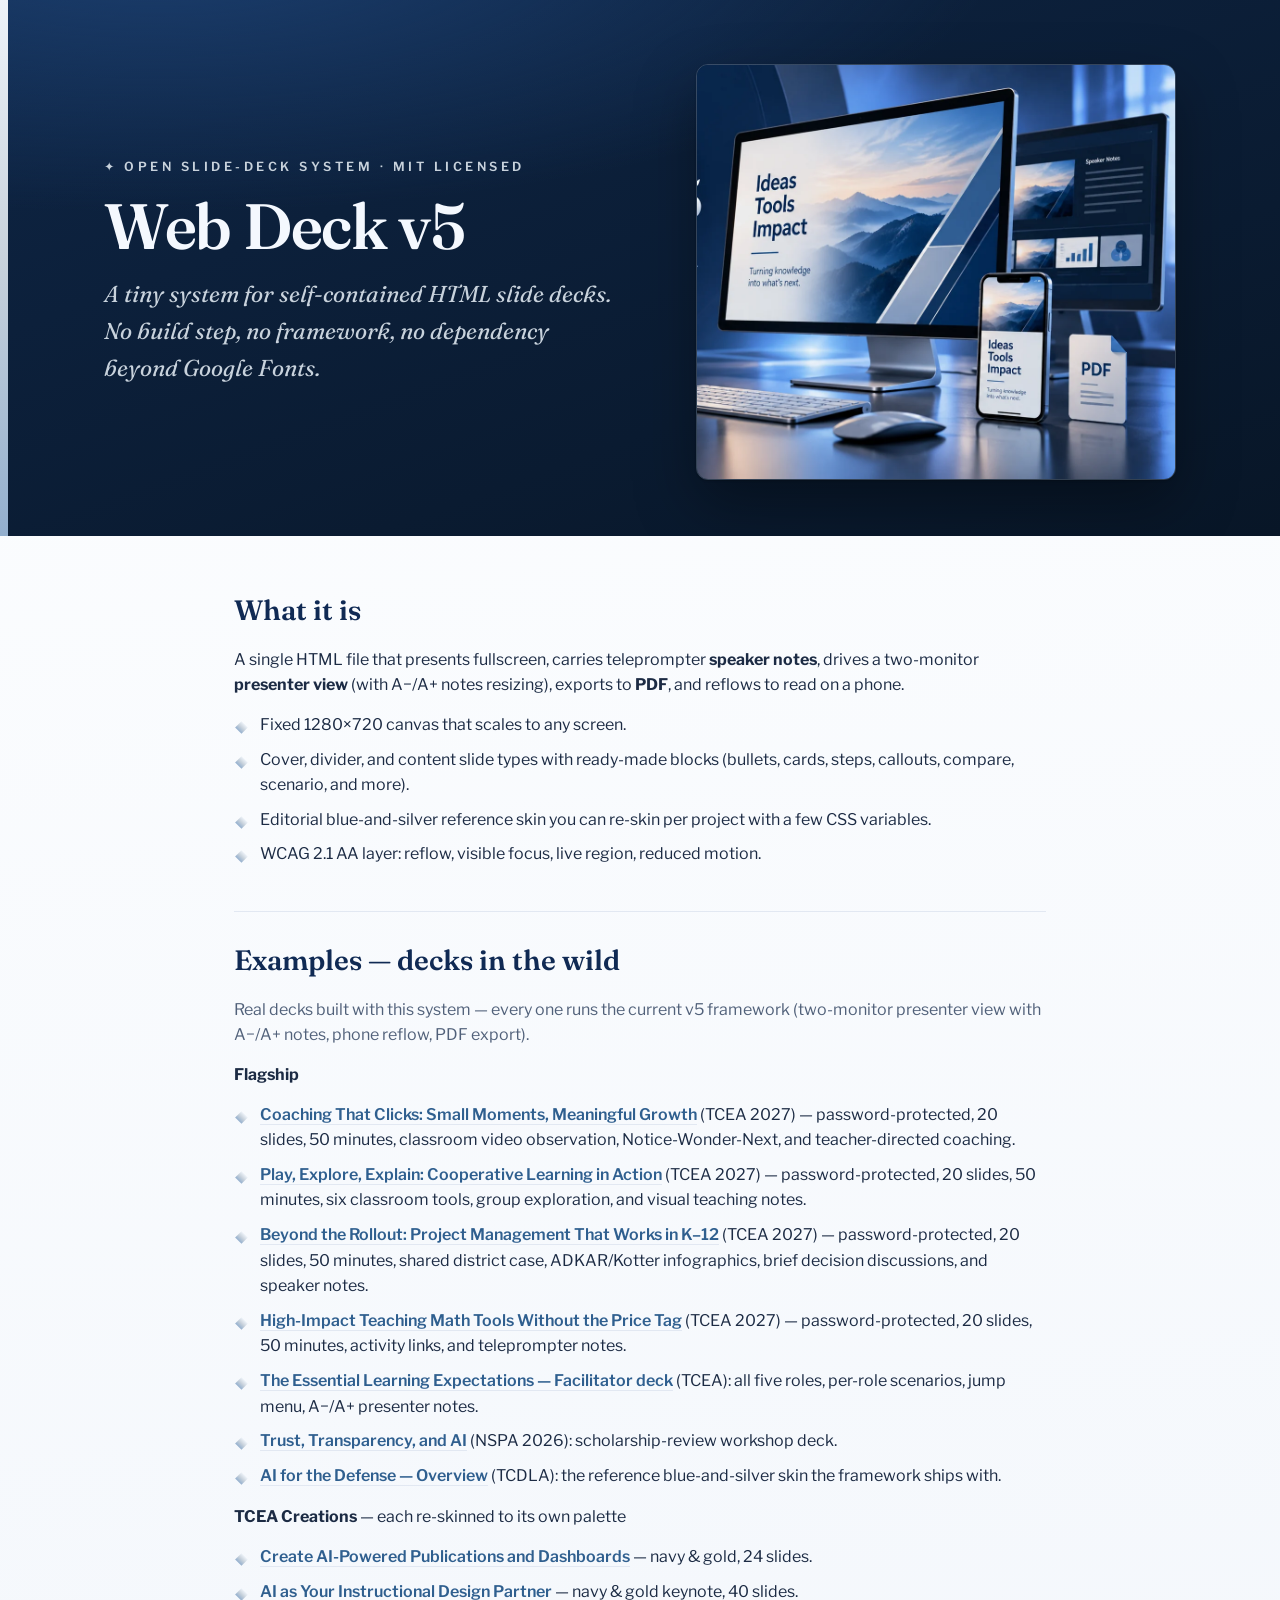
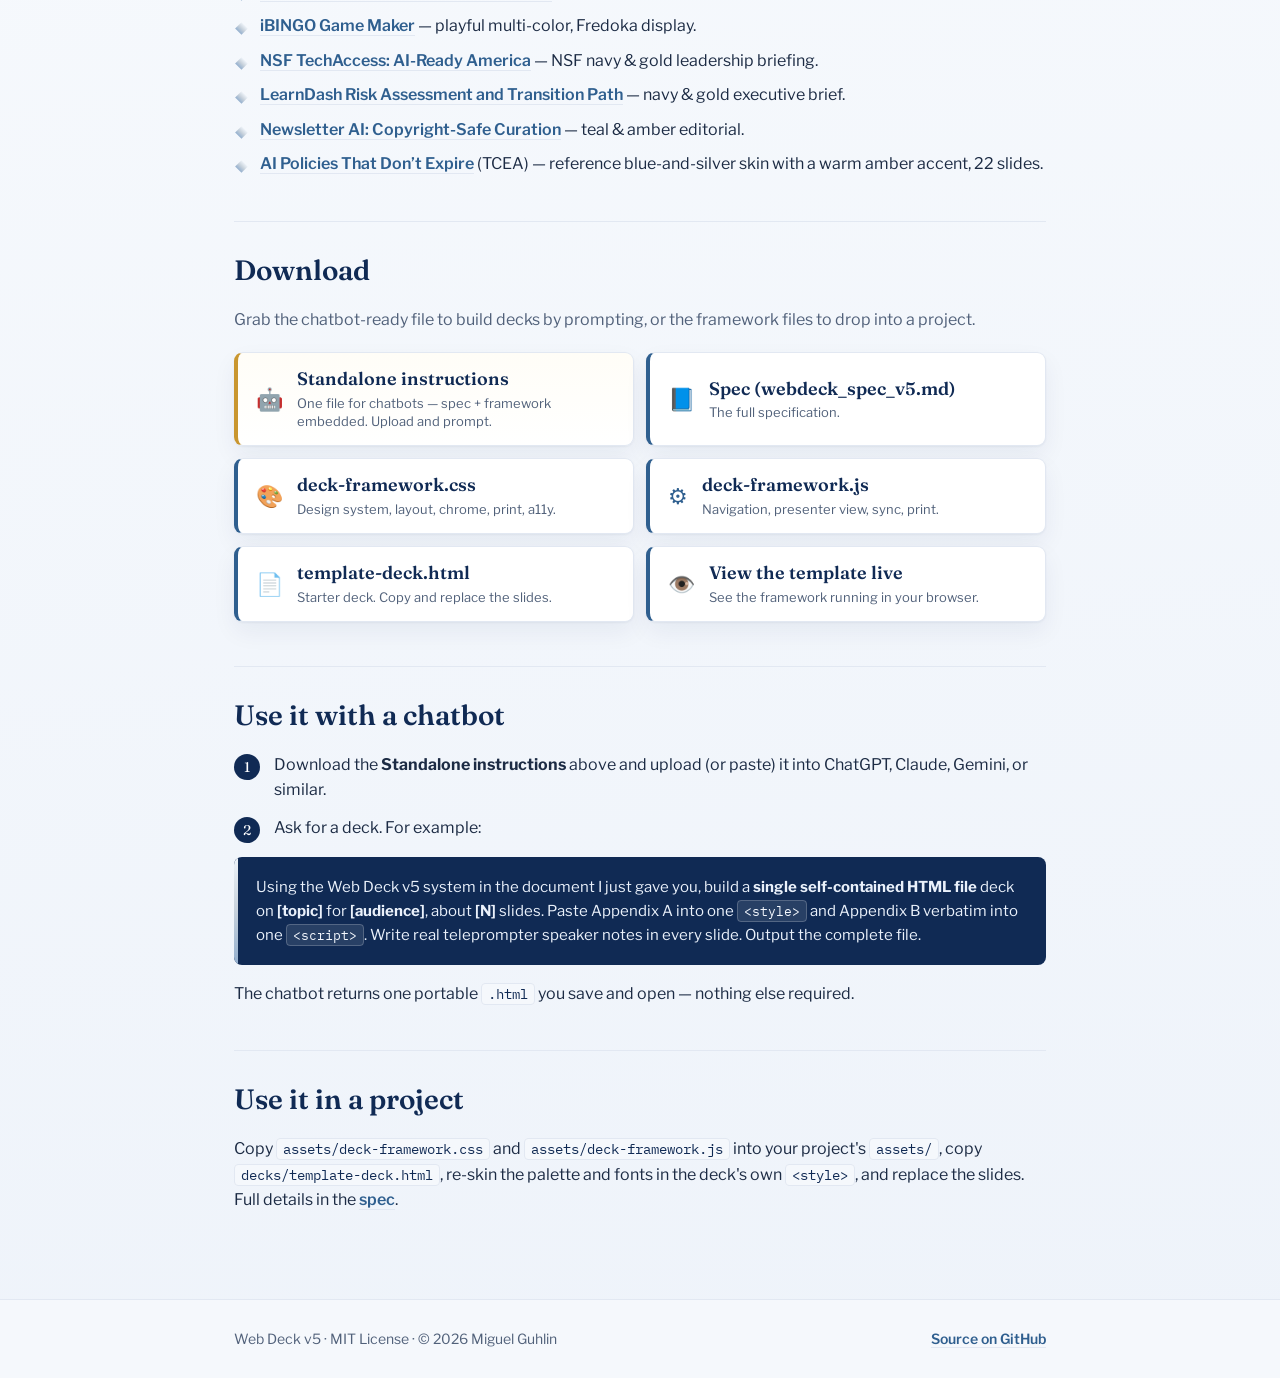
==== commit 833df700: "Publish protected Coaching That Clicks presenter deck" ====
--- a/index.html
+++ b/index.html
@@ -94,6 +94,7 @@
     <p class="sub">Real decks built with this system — every one runs the current v5 framework (two-monitor presenter view with A−/A+ notes, phone reflow, PDF export).</p>
     <p><strong>Flagship</strong></p>
     <ul>
+      <li><a href="tcea27/coaching-that-clicks.html" target="_blank" rel="noopener">Coaching That Clicks: Small Moments, Meaningful Growth</a> (TCEA 2027) — password-protected, 20 slides, 50 minutes, classroom video observation, Notice-Wonder-Next, and teacher-directed coaching.</li>
       <li><a href="tcea27/play-explore-explain.html" target="_blank" rel="noopener">Play, Explore, Explain: Cooperative Learning in Action</a> (TCEA 2027) — password-protected, 20 slides, 50 minutes, six classroom tools, group exploration, and visual teaching notes.</li>
       <li><a href="tcea27/project-management.html" target="_blank" rel="noopener">Beyond the Rollout: Project Management That Works in K–12</a> (TCEA 2027) — password-protected, 20 slides, 50 minutes, shared district case, ADKAR/Kotter infographics, brief decision discussions, and speaker notes.</li>
       <li><a href="tcea27/math-tools.html" target="_blank" rel="noopener">High-Impact Teaching Math Tools Without the Price Tag</a> (TCEA 2027) — password-protected, 20 slides, 50 minutes, activity links, and teleprompter notes.</li>
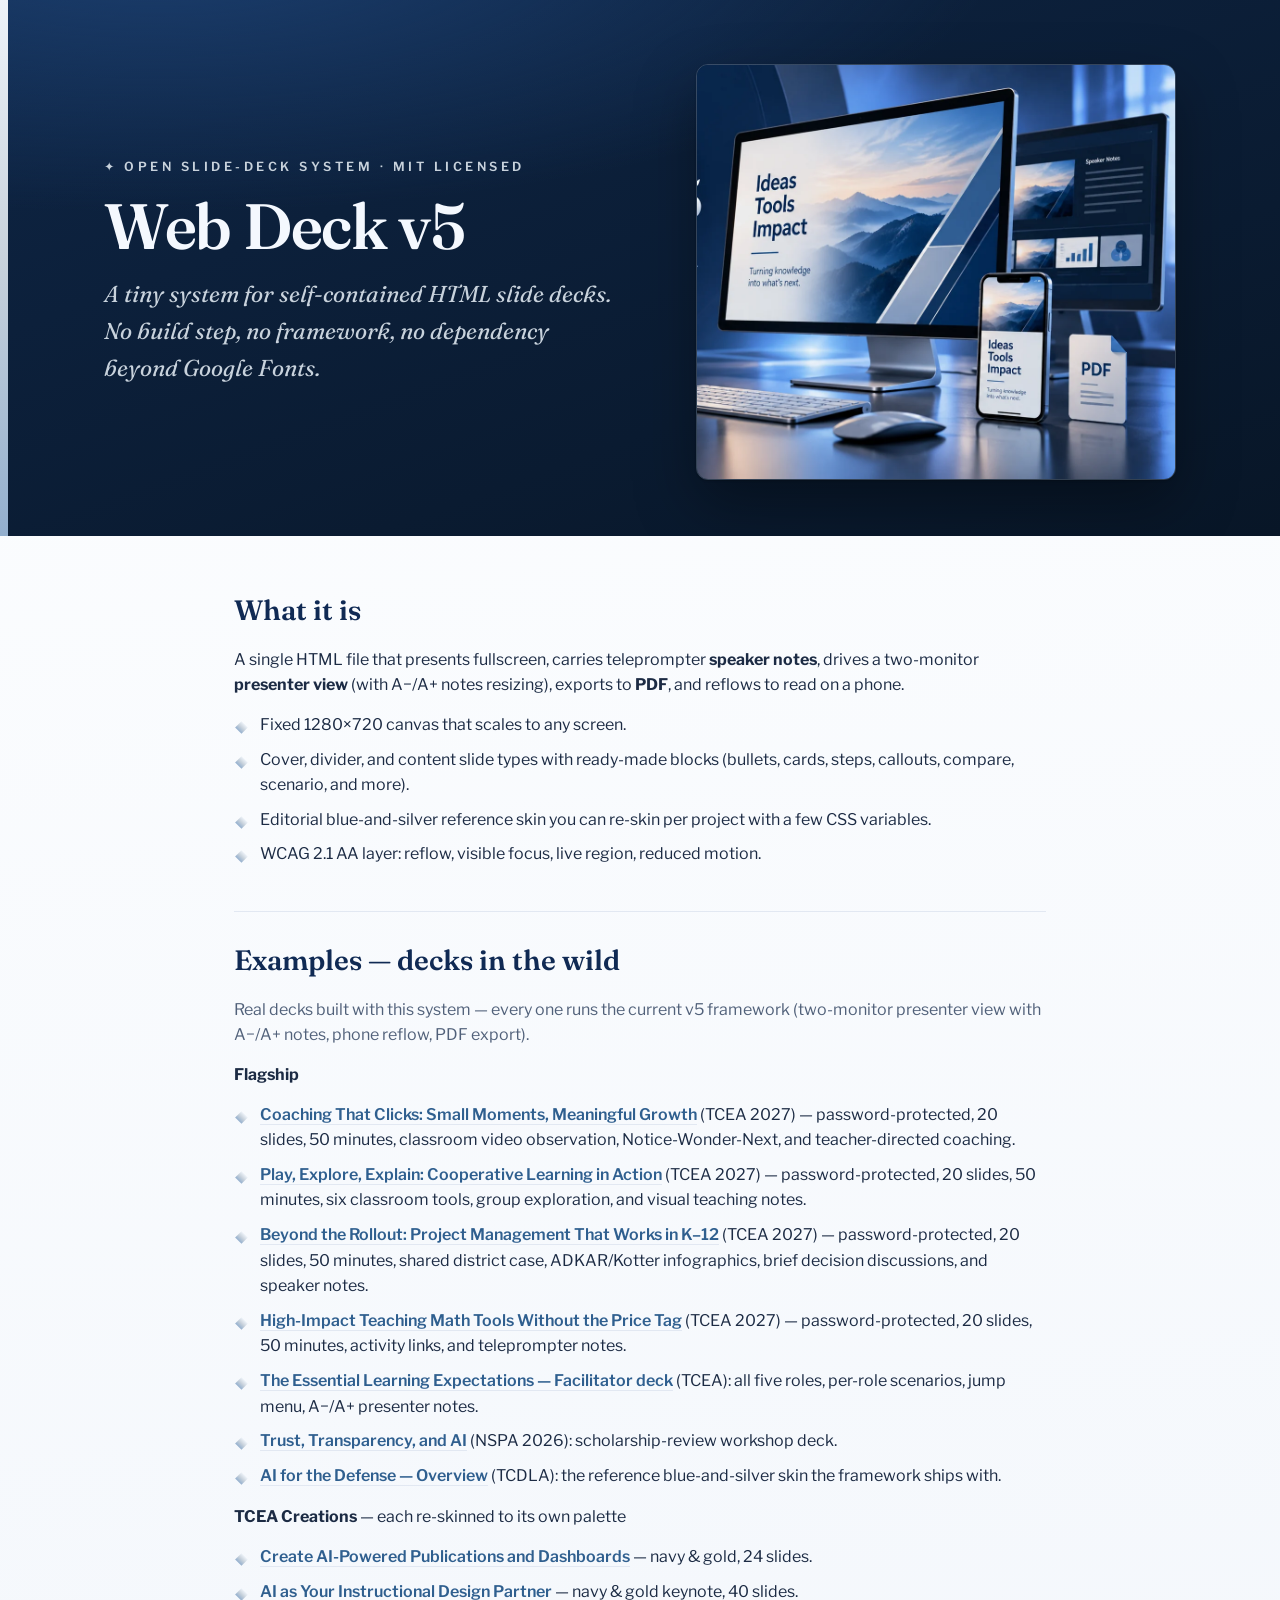
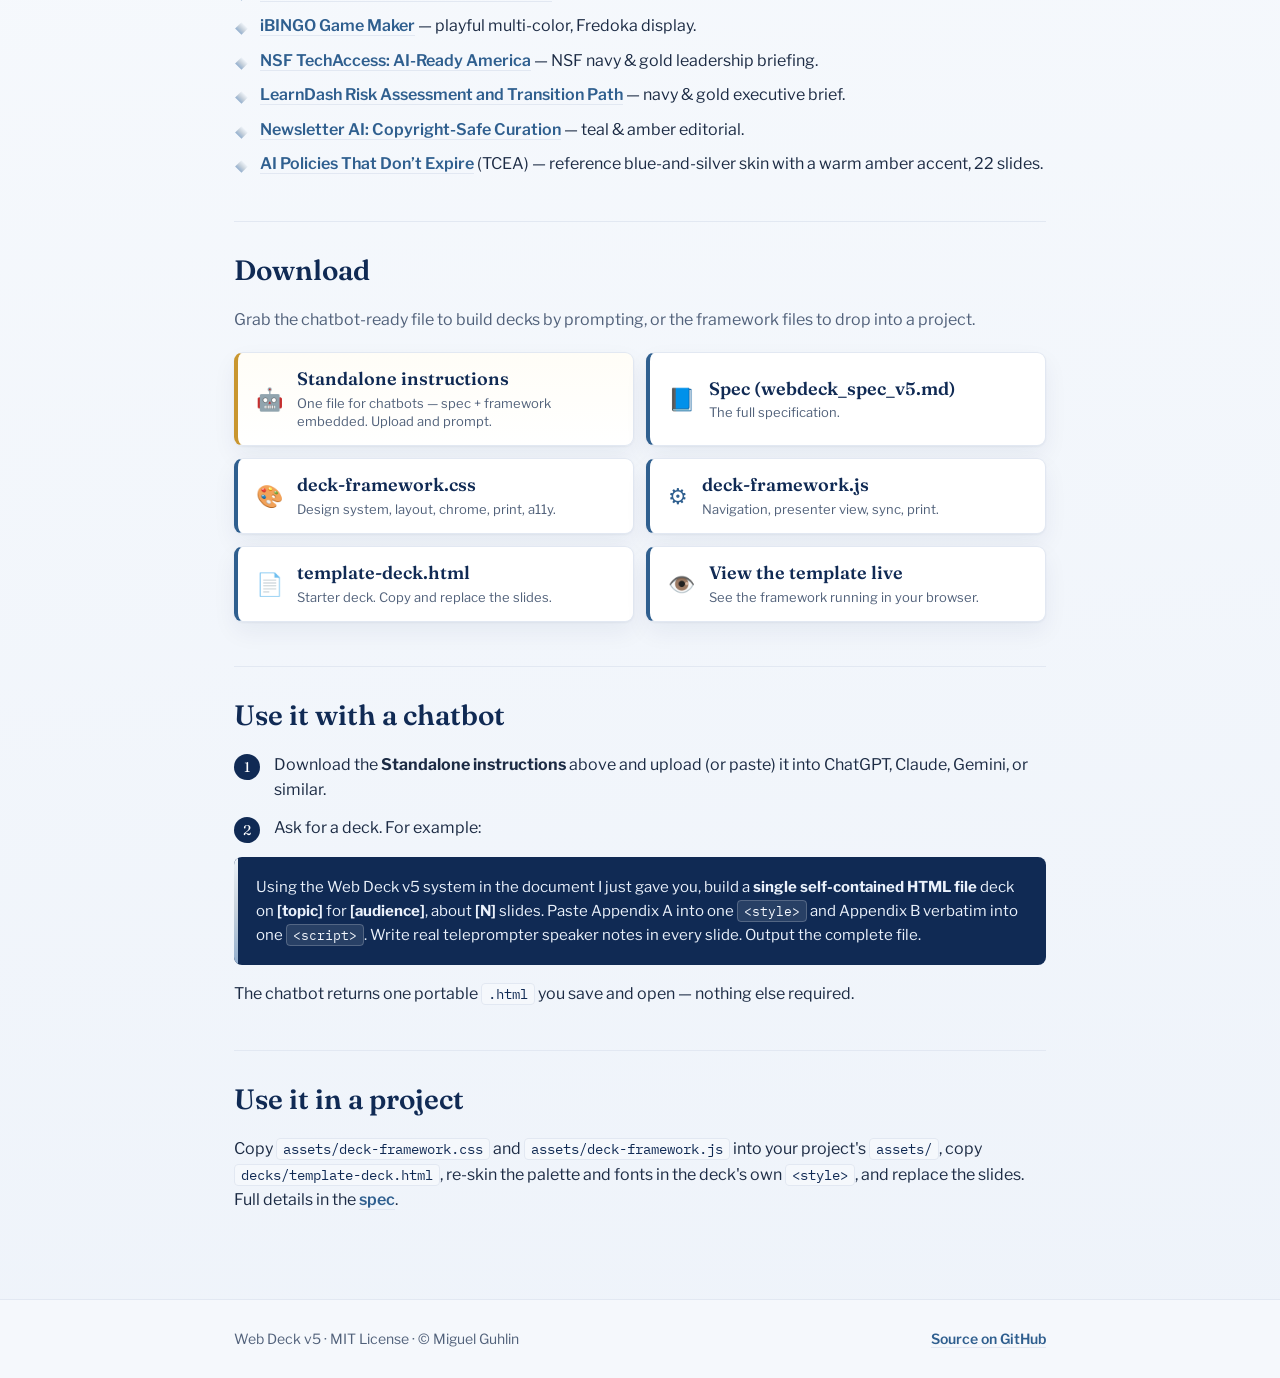
==== commit 16d81eee: "Remove public maintenance dates and preserve dated presentation content" ====
--- a/index.html
+++ b/index.html
@@ -157,7 +157,7 @@
 </main>
 <footer>
   <div class="wrap">
-    <span>Web Deck v5 · MIT License · © 2026 Miguel Guhlin</span>
+    <span>Web Deck v5 · MIT License · © Miguel Guhlin</span>
     <span><a href="https://github.com/mguhlin/webdecks">Source on GitHub</a></span>
   </div>
 </footer>
